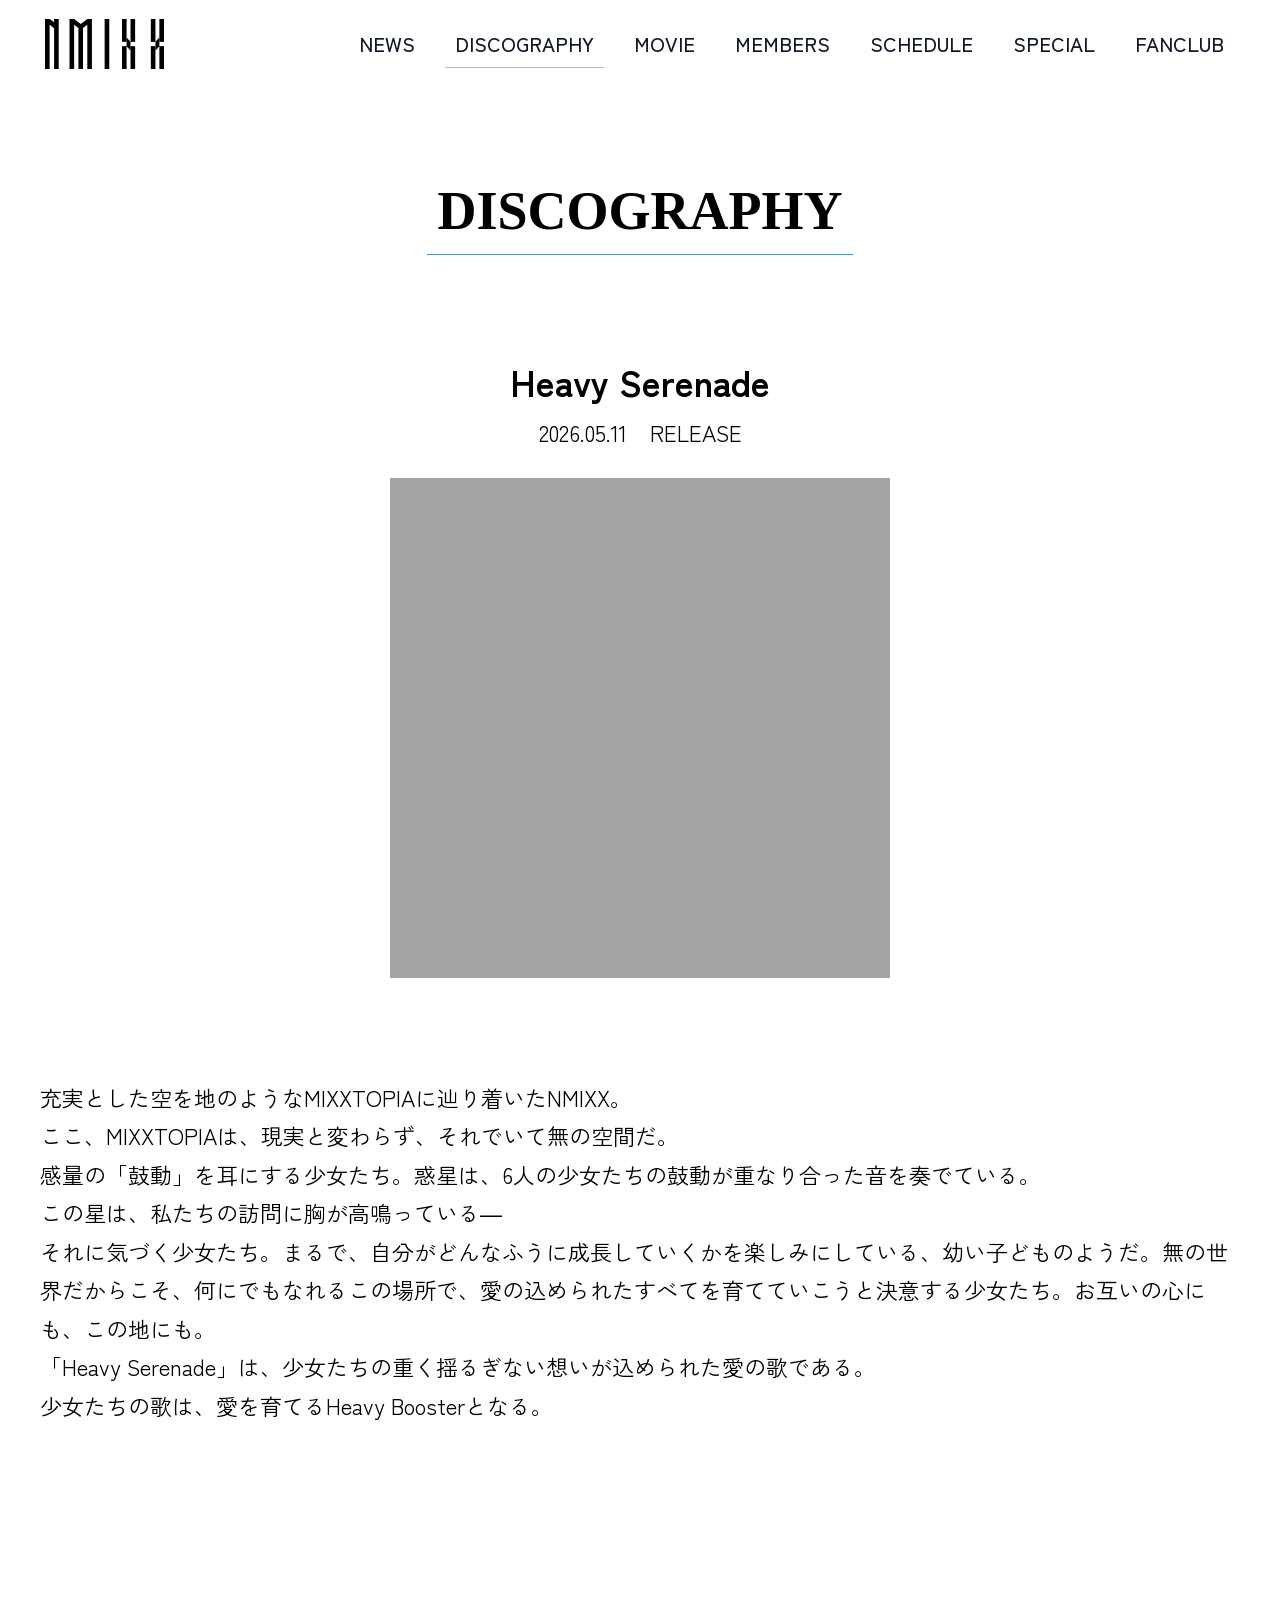
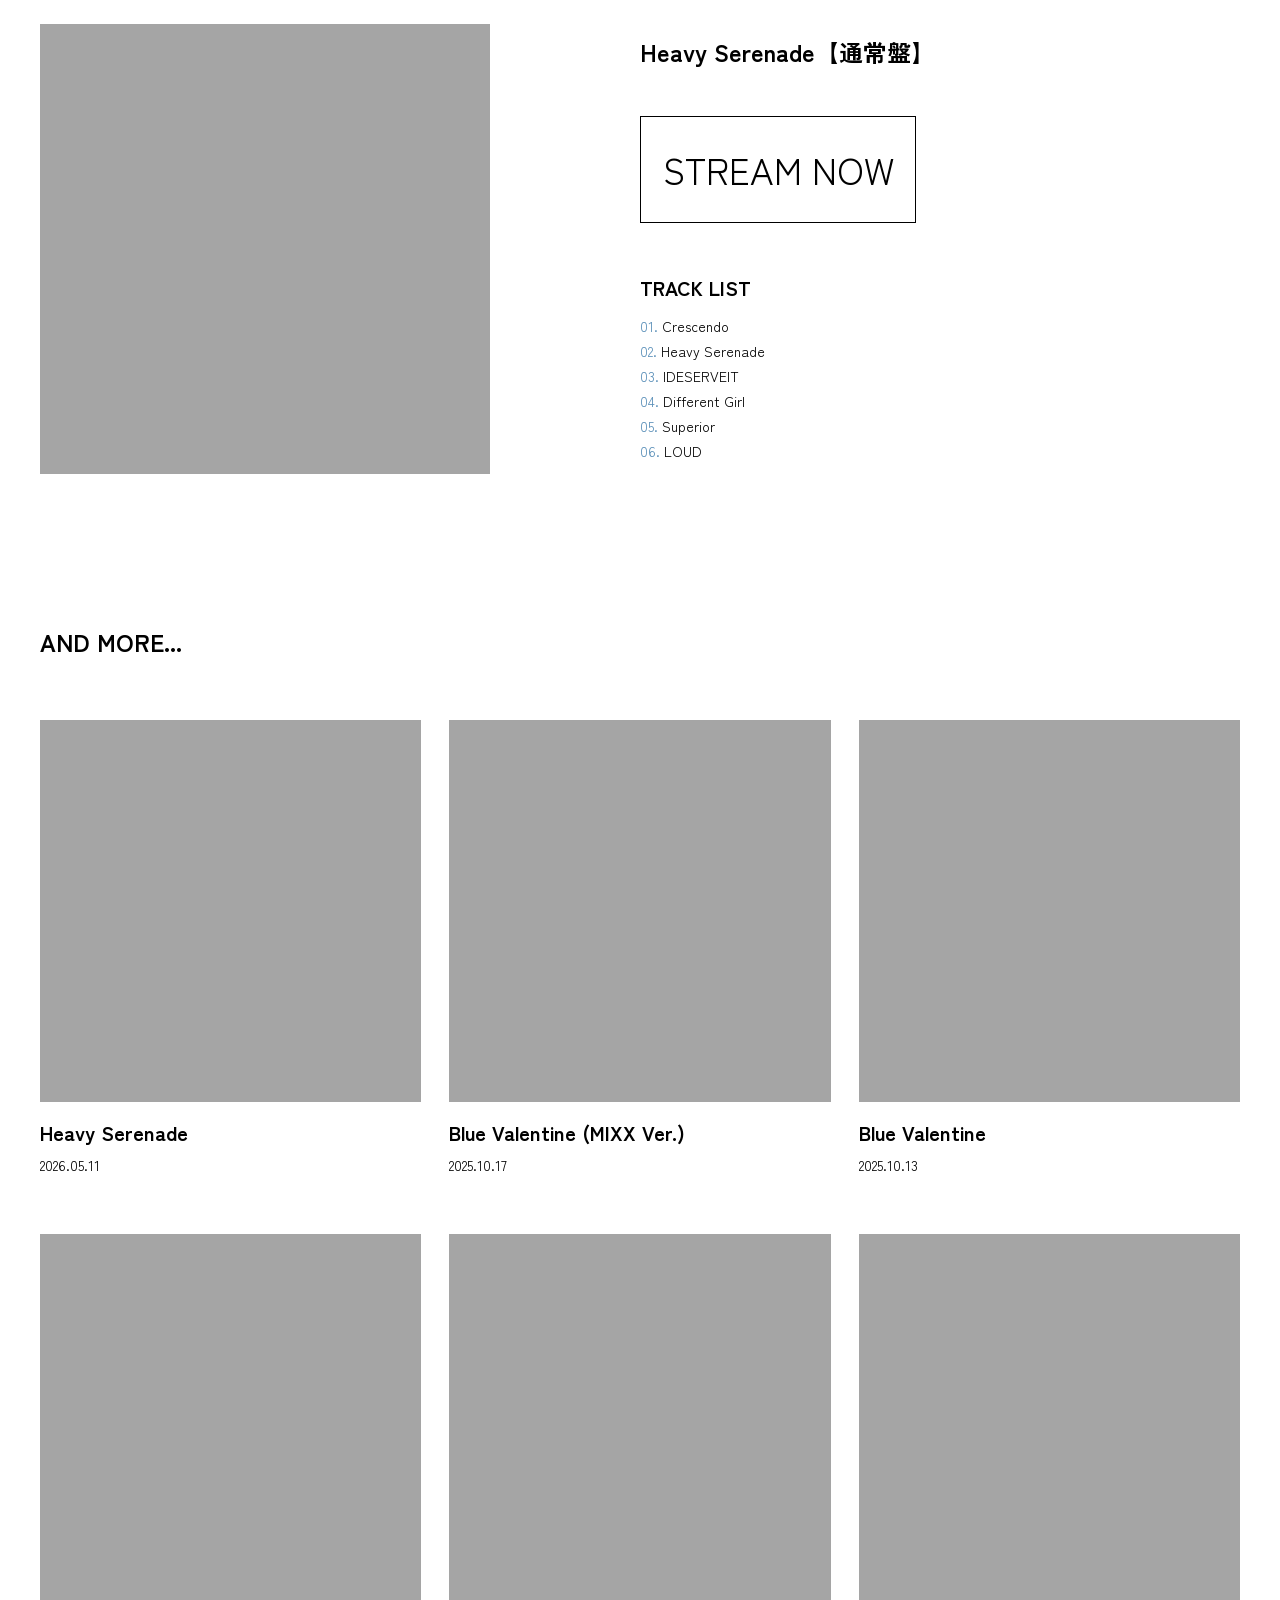
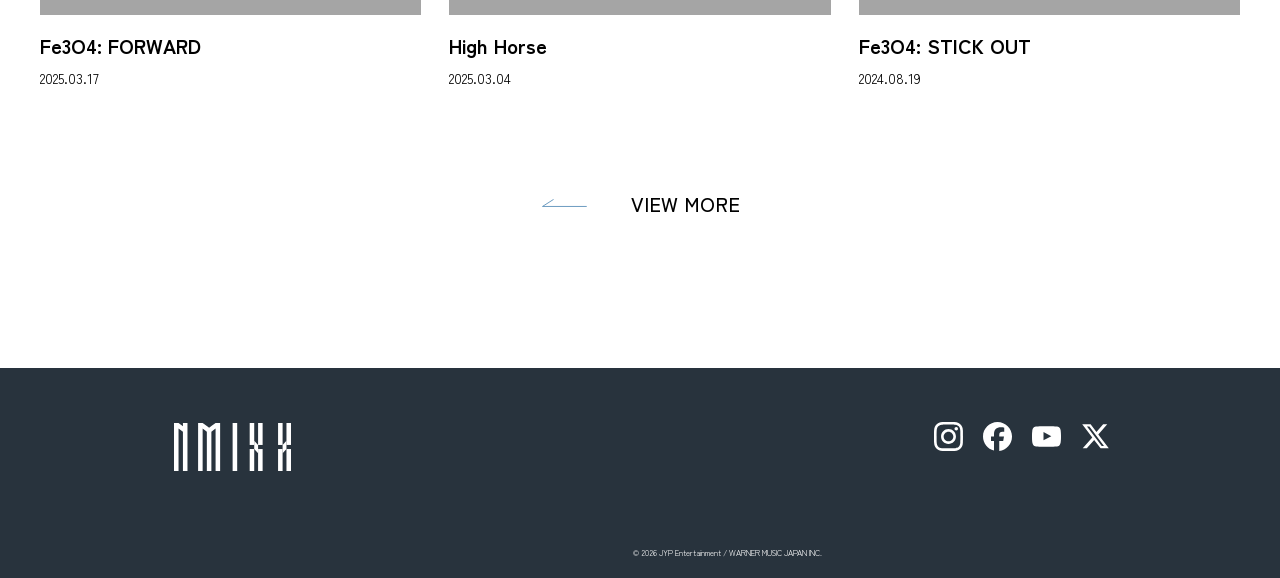
==== discography-detail.html @ 491db3f6 "Initial commit Co-Authored-By: Claude Sonnet 5 <noreply@anthropic.com>" ====
<!DOCTYPE html>
<html lang="ja">

<head>
    <meta charset="UTF-8">
    <meta name="viewport" content="width=device-width, initial-scale=1.0">
    <link rel="preconnect" href="https://fonts.googleapis.com">
    <link rel="preconnect" href="https://fonts.gstatic.com" crossorigin>
    <link
        href="https://fonts.googleapis.com/css2?family=Newsreader:opsz,wght@6..72,500&family=Noto+Sans+JP:wght@400;500;600;700&family=Zen+Kaku+Gothic+New:wght@400;500;700&display=swap"
        rel="stylesheet">
    <link rel="stylesheet" href="./css/style.css">
    <title>Heavy Serenade | NMIXX</title>
</head>

<body>
    <header class="header">
        <div class="header__inner">
            <a class="header__logo" href="./index.html" aria-label="NMIXX HOME">
                <img src="./img/logo.svg" alt="NMIXX">
            </a>
            <nav class="header__nav" aria-label="グローバルナビゲーション">
                <ul class="header__nav-list">
                    <li class="header__nav-item"><a class="header__nav-link" href="./news.html">NEWS</a></li>
                    <li class="header__nav-item"><a class="header__nav-link is-current"
                            href="./discography.html">DISCOGRAPHY</a></li>
                    <li class="header__nav-item"><a class="header__nav-link" href="./movie.html">MOVIE</a></li>
                    <li class="header__nav-item"><a class="header__nav-link" href="./members.html">MEMBERS</a></li>
                    <li class="header__nav-item"><a class="header__nav-link" href="./schedule.html">SCHEDULE</a></li>
                    <li class="header__nav-item"><a class="header__nav-link" href="./special.html">SPECIAL</a></li>
                    <li class="header__nav-item"><a class="header__nav-link" href="#">FANCLUB</a></li>
                </ul>
            </nav>
            <button class="header__hamburger js-hamburger" type="button" aria-label="メニューを開く">
                <span class="header__hamburger-line"></span>
                <span class="header__hamburger-line"></span>
                <span class="header__hamburger-line"></span>
            </button>
        </div>
    </header>

    <div class="drawer js-drawer" aria-hidden="true">
        <div class="drawer__inner">
            <a class="drawer__logo" href="./index.html" aria-label="NMIXX HOME">
                <img src="./img/logo.svg" alt="NMIXX">
            </a>
            <nav class="drawer__nav" aria-label="スマートフォンナビゲーション">
                <ul class="drawer__list">
                    <li class="drawer__item"><a class="drawer__link" href="./news.html">NEWS</a></li>
                    <li class="drawer__item"><a class="drawer__link" href="./discography.html">DISCOGRAPHY</a></li>
                    <li class="drawer__item"><a class="drawer__link" href="./movie.html">MOVIE</a></li>
                    <li class="drawer__item"><a class="drawer__link" href="./members.html">MEMBERS</a></li>
                    <li class="drawer__item"><a class="drawer__link" href="./schedule.html">SCHEDULE</a></li>
                    <li class="drawer__item"><a class="drawer__link" href="./special.html">SPECIAL</a></li>
                    <li class="drawer__item"><a class="drawer__link" href="#">FANCLUB</a></li>
                </ul>
            </nav>
        </div>
    </div>

    <main>
        <article class="discography-detail">
            <div class="discography-detail__inner">
                <div class="discography-detail__heading-wrap">
                    <h1 class="heading">DISCOGRAPHY</h1>
                </div>

                <div class="discography-detail__lead">
                    <h2 class="discography-detail__title">Heavy Serenade</h2>
                    <p class="discography-detail__release"><time
                            datetime="2026-05-11">2026.05.11</time><span>RELEASE</span></p>
                </div>

                <figure class="discography-detail__jacket">
                    <img class="discography-detail__jacket-image" src="./img/discography-dummy-image.jpg" alt="">
                </figure>

                <p class="discography-detail__description">
                    充実とした空を地のようなMIXXTOPIAに辿り着いたNMIXX。<br>
                    ここ、MIXXTOPIAは、現実と変わらず、それでいて無の空間だ。<br>
                    感量の「鼓動」を耳にする少女たち。惑星は、6人の少女たちの鼓動が重なり合った音を奏でている。<br>
                    この星は、私たちの訪問に胸が高鳴っている―<br>
                    それに気づく少女たち。まるで、自分がどんなふうに成長していくかを楽しみにしている、幼い子どものようだ。無の世界だからこそ、何にでもなれるこの場所で、愛の込められたすべてを育てていこうと決意する少女たち。お互いの心にも、この地にも。<br>
                    「Heavy Serenade」は、少女たちの重く揺るぎない想いが込められた愛の歌である。<br>
                    少女たちの歌は、愛を育てるHeavy Boosterとなる。
                </p>

                <section class="discography-detail__product">
                    <h3 class="discography-detail__product-title">Heavy Serenade【通常盤】</h3>
                    <img class="discography-detail__product-image" src="./img/discography-dummy-image.jpg" alt="">
                    <a class="discography-detail__stream" href="#">STREAM NOW</a>
                    <div class="discography-detail__track">
                        <h4 class="discography-detail__track-heading">TRACK LIST</h4>
                        <ol class="discography-detail__track-list">
                            <li>Crescendo</li>
                            <li>Heavy Serenade</li>
                            <li>IDESERVEIT</li>
                            <li>Different Girl</li>
                            <li>Superior</li>
                            <li>LOUD</li>
                        </ol>
                    </div>
                </section>

                <section class="discography-detail__more">
                    <h3 class="discography-detail__more-heading">AND MORE...</h3>
                    <div class="discography-detail__more-list">
                        <ul class="discography__list">
                            <li class="discography__item">
                                <a class="discography__link" href="./discography-detail.html">
                                    <img class="discography__image" src="./img/discography-dummy-image.jpg" alt="">
                                    <span class="discography__title">Heavy Serenade</span>
                                    <time class="discography__date" datetime="2026-05-11">2026.05.11</time>
                                </a>
                            </li>
                            <li class="discography__item">
                                <a class="discography__link" href="./discography-detail.html">
                                    <img class="discography__image" src="./img/discography-dummy-image.jpg" alt="">
                                    <span class="discography__title">Blue Valentine (MIXX Ver.)</span>
                                    <time class="discography__date" datetime="2025-10-17">2025.10.17</time>
                                </a>
                            </li>
                            <li class="discography__item">
                                <a class="discography__link" href="./discography-detail.html">
                                    <img class="discography__image" src="./img/discography-dummy-image.jpg" alt="">
                                    <span class="discography__title">Blue Valentine</span>
                                    <time class="discography__date" datetime="2025-10-13">2025.10.13</time>
                                </a>
                            </li>
                            <li class="discography__item">
                                <a class="discography__link" href="./discography-detail.html">
                                    <img class="discography__image" src="./img/discography-dummy-image.jpg" alt="">
                                    <span class="discography__title">Fe3O4: FORWARD</span>
                                    <time class="discography__date" datetime="2025-03-17">2025.03.17</time>
                                </a>
                            </li>
                            <li class="discography__item">
                                <a class="discography__link" href="./discography-detail.html">
                                    <img class="discography__image" src="./img/discography-dummy-image.jpg" alt="">
                                    <span class="discography__title">High Horse</span>
                                    <time class="discography__date" datetime="2025-03-04">2025.03.04</time>
                                </a>
                            </li>
                            <li class="discography__item">
                                <a class="discography__link" href="./discography-detail.html">
                                    <img class="discography__image" src="./img/discography-dummy-image.jpg" alt="">
                                    <span class="discography__title">Fe3O4: STICK OUT</span>
                                    <time class="discography__date" datetime="2024-08-19">2024.08.19</time>
                                </a>
                            </li>
                        </ul>
                    </div>
                </section>

                <div class="discography-detail__back-wrap">
                    <a class="discography-detail__back" href="./discography.html">VIEW MORE</a>
                </div>
            </div>
        </article>
    </main>

    <footer class="footer">
        <div class="footer__inner">
            <a class="footer__logo" href="./index.html" aria-label="NMIXX HOME">
                <img src="./img/logo-footer.svg" alt="NMIXX">
            </a>
            <ul class="footer__sns-list">
                <li class="footer__sns-item">
                    <a class="footer__sns-link" href="#" aria-label="Instagram"><img src="./img/instagram.svg"
                            alt=""></a>
                </li>
                <li class="footer__sns-item">
                    <a class="footer__sns-link" href="#" aria-label="Facebook"><img src="./img/facebook.svg" alt=""></a>
                </li>
                <li class="footer__sns-item">
                    <a class="footer__sns-link" href="#" aria-label="YouTube"><img src="./img/youtube.svg" alt=""></a>
                </li>
                <li class="footer__sns-item">
                    <a class="footer__sns-link" href="#" aria-label="X"><img src="./img/x.svg" alt=""></a>
                </li>
            </ul>
            <small class="footer__copy">&copy; 2026 JYP Entertainment / WARNER MUSIC JAPAN INC.</small>
        </div>
    </footer>

    <script src="https://code.jquery.com/jquery-3.7.1.min.js"></script>
    <script src="./js/script.js"></script>
    <script src="./js/gsap.js"></script>
</body>

</html>
---- css/style.css ----
@charset "UTF-8";
/*--------------------------
文字に対して、一括でfont-size、line-height、letter-spacing、font-weightを指定する
line-heightがpxの場合
---------------------------*/
/*--------------------------
文字に対して、一括でfont-size、line-height、letter-spacing、font-weightを指定する
line-heightが％の場合
---------------------------*/
/*--------------------------------
    remの換算
--------------------------------*/
/*--------------------------------
    vwにする
--------------------------------*/
/*--------------------------------
    親要素に対する割合
--------------------------------*/
/*--------------------------------
背景のグラデーション
--------------------------------*/
/*--------------------------------
一次関数
画面幅 1440pxの時は、120pxで、そこからどんどん小さくなり、1000pxの時に20pxになるという実装の際に使える関数。
--------------------------------*/
/*--------------------------------
一次関数（最大値、最小値付き）
画面幅 1440pxの時は、120pxで、そこからどんどん小さくなり、1000pxの時に20pxになるという実装の際に使える関数。
--------------------------------*/
/*--------------------------------
擬似要素の背景
--------------------------------*/
/*--------------------------------
三角形
--------------------------------*/
/*--------------------------
  フォント読み込み
---------------------------*/
body {
  font-family: "Zen Kaku Gothic New", sans-serif;
  color: #000;
}

@media screen and (min-width: 768px) {
  .sp {
    display: none;
  }
}

.pc {
  display: none;
}
@media screen and (min-width: 768px) {
  .pc {
    display: block;
  }
}

/*--------------------------------
リキッドの設定
--------------------------------*/
html {
  font-size: 16px;
}
@media (max-width: 750px) {
  html {
    font-size: 2.1333333333vw;
  }
}

*,
*::before,
*::after {
  box-sizing: border-box;
}

/* Remove default padding */
ul,
ol {
  padding: 0;
}

/* Remove default margin */
body,
h1,
h2,
h3,
h4,
p,
ul,
ol,
figure,
blockquote,
dl,
dd {
  margin: 0;
}

/* Set core root defaults */
html {
  scroll-behavior: smooth;
}

/* Set core body defaults */
body {
  min-height: 100vh;
  text-rendering: optimizeSpeed;
  line-height: 1.5;
}

/* Remove list styles on ul, ol elements with a class attribute */
ul,
ol {
  list-style: none;
}

a {
  text-decoration: none;
}

/* A elements that don't have a class get default styles */
a:not([class]) {
  text-decoration-skip-ink: auto;
}

/* Make images easier to work with */
img {
  max-width: 100%;
  display: block;
  width: 100%;
}

/* Natural flow and rhythm in articles by default */
article > * + * {
  margin-top: 1em;
}

/* Inherit fonts for inputs and buttons */
input,
button,
textarea,
select {
  font: inherit;
}

/* Blur images when they have no alt attribute */
img:not([alt]) {
  filter: blur(10px);
}

/* フォームリセット */
input,
button,
select,
textarea {
  -webkit-appearance: none;
  -moz-appearance: none;
  appearance: none;
  background: transparent;
  border: none;
  border-radius: 0;
  font: inherit;
  outline: none;
}

textarea {
  resize: vertical;
}

input[type=checkbox],
input[type=radio] {
  display: none;
}

input[type=submit],
input[type=button],
label,
button,
select {
  cursor: pointer;
}

select::-ms-expand {
  display: none;
}

.inner {
  width: 100%;
  padding-right: 15px;
  padding-left: 15px;
  margin-right: auto;
  margin-left: auto;
  max-width: 500px;
}
@media screen and (min-width: 768px) {
  .inner {
    max-width: 1330px;
    padding-right: 25px;
    padding-left: 25px;
  }
}

.heading {
  position: relative;
  display: inline-block;
  padding: 0.625rem;
  font-family: "Cormorant", serif;
  color: #000;
  font-size: 3.375rem;
  line-height: 1.2037037037;
  letter-spacing: 0em;
  font-weight: 700;
  border-bottom: 1px solid #5A8FB8;
}

.header {
  width: 100%;
}

.header__inner {
  display: flex;
  align-items: center;
  justify-content: space-between;
  width: 100%;
  padding-top: 1.6875rem;
  padding-right: 1.125rem;
  padding-left: 1.125rem;
}

.header__logo {
  display: block;
  width: 3.8125rem;
}

.header__nav {
  display: none;
}

.header__hamburger {
  position: relative;
  z-index: 20;
  display: flex;
  flex-direction: column;
  justify-content: space-between;
  width: 1.75rem;
  height: 1.25rem;
}

.header__hamburger-line {
  display: block;
  width: 100%;
  height: 1px;
  background-color: #5f9ac0;
  transition: transform 0.3s ease, opacity 0.3s ease;
}

.header__hamburger.is-open .header__hamburger-line:nth-child(1) {
  transform: translateY(0.59375rem) rotate(35deg);
}

.header__hamburger.is-open .header__hamburger-line:nth-child(2) {
  opacity: 0;
}

.header__hamburger.is-open .header__hamburger-line:nth-child(3) {
  transform: translateY(-0.59375rem) rotate(-35deg);
}

.drawer {
  position: fixed;
  top: 0;
  left: 0;
  z-index: 10;
  width: 100%;
  height: 100vh;
  overflow-y: auto;
  background-color: #ffffff;
  opacity: 0;
  visibility: hidden;
  transition: opacity 0.3s ease, visibility 0.3s ease;
}

.drawer.is-open {
  opacity: 1;
  visibility: visible;
}

.drawer__inner {
  width: 100%;
  min-height: 100vh;
  padding-top: 3.1875rem;
  padding-right: 1.875rem;
  padding-left: 1.9375rem;
}

.drawer__logo {
  display: block;
  width: 4.5625rem;
}

.drawer__nav {
  width: 12rem;
  margin-top: 7.9375rem;
  margin-left: auto;
  margin-right: auto;
}

.drawer__item + .drawer__item {
  margin-top: 1.75rem;
}

.drawer__link {
  position: relative;
  display: block;
  padding-bottom: 0.6875rem;
  padding-left: 0.9375rem;
  font-family: "Newsreader", "Shippori Mincho", YuMincho, "Yu Mincho", "Noto Serif JP", serif, "Hiragino Kaku Gothic ProN", "ヒラギノ角ゴ ProN W3", "Hiragino Sans", "ヒラギノ角ゴシック", "メイリオ", Meiryo, "ＭＳ Ｐゴシック", "MS PGothic", Arial, Helvetica, sans-serif;
  color: #000;
  font-size: 1.375rem;
  line-height: 1.2272727273;
  letter-spacing: 0em;
  font-weight: 500;
}

.drawer__link::before {
  position: absolute;
  top: 0;
  left: 0;
  width: 1px;
  height: 2.625rem;
  content: "";
  background-color: #8fb8d4;
}

.drawer__link::after {
  position: absolute;
  bottom: 0;
  left: 0;
  width: 100%;
  height: 1px;
  content: "";
  background-color: #8fb8d4;
}

.footer {
  width: 100%;
  background-color: #28333d;
}

.footer__inner {
  display: flex;
  flex-direction: column;
  align-items: center;
  width: 100%;
  padding-top: 1.5625rem;
  padding-bottom: 0.625rem;
}

.footer__logo {
  display: block;
  width: 4.25rem;
}

.footer__sns-list {
  display: flex;
  align-items: center;
  column-gap: 0.875rem;
  margin-top: 1.3125rem;
}

.footer__sns-link {
  display: block;
  width: 1.25rem;
}

.footer__copy {
  margin-top: 1.5625rem;
  color: #ffffff;
  font-size: 0.375rem;
  line-height: 1.5;
  letter-spacing: 0em;
  font-weight: 400;
}

.pagination-arrow {
  display: block;
}

.pagination-arrow-icon {
  display: block;
  width: 3.125rem;
  height: 0.5rem;
}

.pagination-arrow--next .pagination-arrow-icon {
  transform: scaleX(-1);
}

.pagination-current {
  margin-left: 2.625rem;
  margin-right: 2.625rem;
  color: #000;
  font-size: 1.25rem;
  line-height: 1.45;
  letter-spacing: 0em;
  font-weight: 500;
}

@media screen and (min-width: 768px) {
  .header__inner {
    padding-top: 1.1875rem;
    padding-right: 2.875rem;
    padding-left: 2.8125rem;
  }
  .header__logo {
    width: 7.4375rem;
  }
  .footer__inner {
    position: relative;
    align-items: flex-start;
    min-height: 12.125rem;
    max-width: 80rem;
    padding-top: 3.4375rem;
    padding-bottom: 1.1875rem;
    padding-left: 10.875rem;
    margin-right: auto;
    margin-left: auto;
  }
  .footer__logo {
    width: 7.3125rem;
  }
  .footer__sns-list {
    position: absolute;
    top: 3.375rem;
    right: 10.625rem;
    column-gap: 1.25rem;
    margin-top: 0;
  }
  .footer__sns-link {
    width: 1.8125rem;
  }
  .footer__copy {
    align-self: center;
    margin-top: 4.75rem;
    font-size: 0.5rem;
    line-height: 1.5;
    letter-spacing: 0em;
    font-weight: 400;
  }
}
@media screen and (min-width: 1100px) {
  .header__nav {
    display: block;
  }
  .header__nav-list {
    display: flex;
    align-items: center;
    column-gap: 1.25rem;
  }
  .header__nav-link {
    position: relative;
    display: block;
    padding: 0.625rem;
    color: #111827;
    font-size: 1.25rem;
    line-height: 1.45;
    letter-spacing: 0em;
    font-weight: 500;
    transition: 0.3s;
  }
  .header__nav-link::after {
    position: absolute;
    bottom: 0;
    left: 0;
    width: 100%;
    height: 1px;
    content: "";
    background-color: #9bbdd5;
    transform: scaleX(0);
    transform-origin: right;
    transition: transform 0.3s ease;
  }
  .header__nav-link.is-current::after {
    transform: scaleX(1);
  }
  .header__nav-link:hover::after {
    transform: scaleX(1);
    transform-origin: left;
  }
  .header__hamburger {
    display: none;
  }
  .drawer {
    display: none;
  }
}
.top-header {
  position: relative;
  z-index: 5;
}

.top-fv {
  width: 100%;
}

.top-fv__inner {
  position: relative;
  width: 100%;
}

.top-fv__image-wrap {
  position: relative;
  width: 100%;
  margin-top: 0.8125rem;
}

.top-fv__image {
  width: 100%;
  aspect-ratio: 375/269;
  object-fit: cover;
}

.top-fv__dots {
  position: absolute;
  bottom: -1.125rem;
  left: 0.6875rem;
  display: flex;
  column-gap: 0.9375rem;
}

.top-fv__dot {
  width: 0.375rem;
  height: 0.375rem;
  border: 1px solid #000;
  border-radius: 50%;
}

.top-fv__dot.is-current {
  background-color: #000;
}

.top-fv__content {
  padding-top: 2.4375rem;
  padding-left: 0.625rem;
}

.top-fv__logo {
  width: 9.4375rem;
}

.top-fv__site-name {
  margin-top: 0.5rem;
  color: #000;
  font-family: "Zen Kaku Gothic New", sans-serif;
  font-size: 0.75rem;
  line-height: 1.4166666667;
  letter-spacing: 0em;
  font-weight: 700;
}

.top-fv__button {
  display: flex;
  align-items: center;
  justify-content: center;
  width: 11.875rem;
  min-height: 2.75rem;
  margin-top: 0.6875rem;
  border: 1px solid #000;
  color: #000;
  font-family: "Zen Kaku Gothic New", sans-serif;
  font-size: 0.625rem;
  line-height: 1.4;
  letter-spacing: 0em;
  font-weight: 500;
}

.top-fv__button-icon {
  position: relative;
  width: 1.5625rem;
  height: 1.5625rem;
  margin-left: 2.0625rem;
  border: 1px solid #000;
  border-radius: 50%;
}

.top-fv__button-icon::after {
  position: absolute;
  top: 50%;
  left: 50%;
  width: 0;
  height: 0;
  content: "";
  border-top: 0.3125rem solid transparent;
  border-bottom: 0.3125rem solid transparent;
  border-left: 0.5rem solid #000;
  transform: translate(-35%, -50%);
}

.top-fv__scroll {
  position: relative;
  margin-top: 0.6875rem;
  padding-left: 0.75rem;
  color: #000;
  font-family: "Zen Kaku Gothic New", sans-serif;
  font-size: 0.5rem;
  line-height: 1.5;
  letter-spacing: 0em;
  font-weight: 400;
}

.top-fv__scroll::before {
  position: absolute;
  top: 0;
  left: 0;
  width: 1px;
  height: 2rem;
  content: "";
  background-color: #000;
}

.top-fv__bubbles {
  position: absolute;
  right: 0.25rem;
  bottom: -0.0625rem;
  width: 7.0625rem;
}

.top-section {
  width: 100%;
  padding-top: 2.8125rem;
}

.top-section__inner {
  width: 100%;
  padding-right: 0.625rem;
  padding-left: 0.625rem;
  margin-right: auto;
  margin-left: auto;
}

.top-section__head {
  position: relative;
  padding-left: 0.75rem;
}

.top-section__head::before {
  position: absolute;
  top: 0.125rem;
  left: 0;
  width: 1px;
  height: 2.1875rem;
  content: "";
  background-color: #9bbdd5;
}

.top-section__title {
  font-family: "Newsreader", "Shippori Mincho", YuMincho, "Yu Mincho", "Noto Serif JP", serif, "Hiragino Kaku Gothic ProN", "ヒラギノ角ゴ ProN W3", "Hiragino Sans", "ヒラギノ角ゴシック", "メイリオ", Meiryo, "ＭＳ Ｐゴシック", "MS PGothic", Arial, Helvetica, sans-serif;
  color: #000;
  font-size: 1.5rem;
  line-height: 1.2083333333;
  letter-spacing: 0em;
  font-weight: 500;
}

.top-section__link-wrap {
  display: flex;
  justify-content: flex-end;
  margin-top: 1.5rem;
}

.top-section__link {
  position: relative;
  display: inline-block;
  padding-right: 2.9375rem;
  color: #000;
  font-family: "Zen Kaku Gothic New", sans-serif;
  font-size: 0.5625rem;
  line-height: 1.4444444444;
  letter-spacing: 0em;
  font-weight: 400;
}

.top-section__link::before {
  position: absolute;
  top: 50%;
  right: 0;
  width: 2.25rem;
  height: 1px;
  content: "";
  background-color: #8fb8d4;
}

.top-section__link::after {
  position: absolute;
  top: 50%;
  right: 0;
  width: 0.5rem;
  height: 0.5rem;
  content: "";
  border-top: 1px solid #8fb8d4;
  border-right: 1px solid #8fb8d4;
  transform: translateY(-50%) rotate(45deg);
}

.top-discography__content {
  display: grid;
  grid-template-columns: 9.375rem 1fr;
  column-gap: 1.5rem;
  margin-top: 1.625rem;
}

.top-discography__image {
  aspect-ratio: 1/1;
  object-fit: cover;
}

.top-discography__body {
  padding-top: 0.125rem;
}

.top-discography__type {
  color: #000;
  font-family: "Zen Kaku Gothic New", sans-serif;
  font-size: 0.5rem;
  line-height: 1.5;
  letter-spacing: 0em;
  font-weight: 400;
}

.top-discography__title {
  margin-top: 0.5625rem;
  color: #000;
  font-family: "Cormorant", serif;
  font-size: 1.875rem;
  line-height: 1.1333333333;
  letter-spacing: 0em;
  font-weight: 600;
}

.top-discography__date {
  margin-top: 0.5rem;
  color: #000;
  font-family: "Zen Kaku Gothic New", sans-serif;
  font-size: 0.5625rem;
  line-height: 1.4444444444;
  letter-spacing: 0em;
  font-weight: 400;
}

.top-discography__button {
  display: flex;
  align-items: center;
  justify-content: center;
  width: 7.9375rem;
  min-height: 2.625rem;
  margin-top: 1rem;
  border: 1px solid #000;
  color: #000;
  font-family: "Zen Kaku Gothic New", sans-serif;
  font-size: 0.625rem;
  line-height: 1.4;
  letter-spacing: 0em;
  font-weight: 400;
}

.top-movie {
  margin-top: 1.75rem;
  border-top: 1px solid #cfcfcf;
}

.top-movie__content {
  position: relative;
  margin-top: 1.5625rem;
}

.top-movie__main-image {
  aspect-ratio: 355/177;
  object-fit: cover;
}

.top-movie__list {
  display: grid;
  grid-template-columns: repeat(2, minmax(0, 1fr));
  column-gap: 0.625rem;
  margin-top: 1.3125rem;
}

.top-movie__item:nth-child(n+3) {
  display: none;
}

.top-movie__thumb {
  aspect-ratio: 173/82;
  object-fit: cover;
}

.top-movie__text {
  display: none;
}

.top-movie__sp-controls {
  display: flex;
  align-items: center;
  justify-content: center;
  column-gap: 0.8125rem;
  margin-top: 1.3125rem;
}

.top-movie__sp-arrow {
  position: absolute;
  width: 0.75rem;
  height: 0.75rem;
  border-top: 1px solid #dedede;
}

.top-movie__sp-arrow--prev {
  left: 0.5rem;
  border-left: 1px solid #dedede;
  transform: rotate(-45deg);
}

.top-movie__sp-arrow--next {
  right: 0.5rem;
  border-right: 1px solid #dedede;
  transform: rotate(45deg);
}

.top-movie__sp-dot {
  width: 0.375rem;
  height: 0.375rem;
  border: 1px solid #9bbdd5;
  border-radius: 50%;
}

.top-movie__sp-dot.is-current {
  background-color: #5f98bf;
}

.top-members {
  margin-top: 1.6875rem;
  border-top: 1px solid #cfcfcf;
}

.top-members__list {
  display: grid;
  grid-template-columns: repeat(2, 6.75rem);
  justify-content: center;
  column-gap: 1.5rem;
  row-gap: 1.25rem;
  margin-top: 1.75rem;
}

.top-members__image {
  aspect-ratio: 1/1;
  object-fit: cover;
}

.top-members__name {
  display: block;
  margin-top: 0.25rem;
  color: #000;
  font-family: "Newsreader", "Shippori Mincho", YuMincho, "Yu Mincho", "Noto Serif JP", serif, "Hiragino Kaku Gothic ProN", "ヒラギノ角ゴ ProN W3", "Hiragino Sans", "ヒラギノ角ゴシック", "メイリオ", Meiryo, "ＭＳ Ｐゴシック", "MS PGothic", Arial, Helvetica, sans-serif;
  font-size: 0.5rem;
  line-height: 1.375;
  letter-spacing: 0em;
  font-weight: 500;
}

.top-news {
  margin-top: 1.9375rem;
  border-top: 1px solid #cfcfcf;
}

.top-news__list {
  margin-top: 1.6875rem;
}

.top-news__item + .top-news__item {
  margin-top: 1.5rem;
}

.top-news__link {
  display: grid;
  grid-template-columns: 10.25rem 1fr;
  column-gap: 1.0625rem;
  color: #000;
}

.top-news__image {
  aspect-ratio: 164/54;
  object-fit: cover;
}

.top-news__meta {
  display: flex;
  align-items: center;
}

.top-news__date {
  color: #000;
  font-family: "Zen Kaku Gothic New", sans-serif;
  font-size: 0.4375rem;
  line-height: 1.4285714286;
  letter-spacing: 0em;
  font-weight: 400;
}

.top-news__label {
  display: flex;
  align-items: center;
  justify-content: center;
  min-width: 2.5rem;
  min-height: 0.75rem;
  margin-left: 0.3125rem;
  border: 1px solid #94b9d1;
  color: #6da4c8;
  font-family: "Zen Kaku Gothic New", sans-serif;
  font-size: 0.4375rem;
  line-height: 1.2857142857;
  letter-spacing: 0em;
  font-weight: 400;
}

.top-news__new {
  margin-left: 0.3125rem;
  color: #4f609f;
  font-family: "Zen Kaku Gothic New", sans-serif;
  font-size: 0.4375rem;
  line-height: 1.4285714286;
  letter-spacing: 0em;
  font-weight: 400;
}

.top-news__title {
  display: block;
  margin-top: 0.1875rem;
  color: #000;
  font-family: "Zen Kaku Gothic New", sans-serif;
  font-size: 0.625rem;
  line-height: 1.5;
  letter-spacing: 0em;
  font-weight: 700;
}

.top-schedule {
  margin-top: 1.8125rem;
  border-top: 1px solid #cfcfcf;
}

.top-schedule__list {
  margin-top: 2rem;
}

.top-schedule__item {
  display: grid;
  grid-template-columns: 4.3125rem 2.375rem 1fr;
  align-items: start;
  padding-top: 0.8125rem;
  padding-bottom: 0.75rem;
  border-bottom: 1px solid #d0d0d0;
  color: #000;
  font-family: "Zen Kaku Gothic New", sans-serif;
}

.top-schedule__date {
  font-size: 0.5625rem;
  line-height: 1.4444444444;
  letter-spacing: 0em;
  font-weight: 400;
}

.top-schedule__day {
  font-size: 0.5625rem;
  line-height: 1.4444444444;
  letter-spacing: 0em;
  font-weight: 400;
}

.top-schedule__title {
  font-size: 0.625rem;
  line-height: 1.4;
  letter-spacing: 0em;
  font-weight: 700;
}

.top-schedule__place {
  grid-column: 3/4;
  margin-top: 0.25rem;
  color: #4e4e4e;
  font-size: 0.5625rem;
  line-height: 1.4444444444;
  letter-spacing: 0em;
  font-weight: 400;
}

@media screen and (min-width: 768px) {
  .top-header {
    position: absolute;
    top: 0;
    left: 0;
    width: 100%;
  }
  .top-fv__inner {
    display: grid;
    grid-template-columns: 21rem minmax(0, 54.125rem);
    column-gap: 2.1875rem;
    max-width: 80rem;
    padding-top: 3.75rem;
    padding-right: 3.3125rem;
    padding-left: 1.9375rem;
    margin-right: auto;
    margin-left: auto;
  }
  .top-fv__image-wrap {
    grid-column: 2/3;
    margin-top: 0;
  }
  .top-fv__image {
    aspect-ratio: 866/616;
  }
  .top-fv__dots {
    bottom: -1.5625rem;
    left: 0.375rem;
    column-gap: 1.25rem;
  }
  .top-fv__dot {
    width: 0.4375rem;
    height: 0.4375rem;
  }
  .top-fv__content {
    grid-column: 1/2;
    grid-row: 1/2;
    align-self: end;
    padding-top: 0;
    padding-left: 0;
    padding-bottom: 2.5rem;
  }
  .top-fv__logo {
    width: 16.1875rem;
  }
  .top-fv__site-name {
    margin-top: 0.9375rem;
    font-size: 1.125rem;
    line-height: 1.4444444444;
    letter-spacing: 0em;
    font-weight: 700;
  }
  .top-fv__button {
    width: 10.5625rem;
    min-height: 2.9375rem;
    margin-top: 1.125rem;
    font-size: 0.625rem;
    line-height: 1.4;
    letter-spacing: 0em;
    font-weight: 500;
  }
  .top-fv__button-icon {
    width: 1.5625rem;
    height: 1.5625rem;
    margin-left: 1.8125rem;
  }
  .top-fv__scroll {
    margin-top: 1.5rem;
    padding-left: 0.8125rem;
  }
  .top-fv__bubbles {
    right: 1.75rem;
    bottom: -2.125rem;
    width: 11.5625rem;
  }
  .top-section {
    padding-top: 5.375rem;
  }
  .top-section__inner {
    max-width: 60.375rem;
    padding-right: 1.875rem;
    padding-left: 1.875rem;
  }
  .top-section__head {
    padding-left: 2rem;
  }
  .top-section__head::before {
    top: 0.1875rem;
    height: 2.375rem;
  }
  .top-section__title {
    font-size: 2.125rem;
    line-height: 1.2058823529;
    letter-spacing: 0em;
    font-weight: 500;
  }
  .top-section__link-wrap {
    margin-top: 2.25rem;
  }
  .top-section__link {
    padding-right: 3.9375rem;
    font-size: 0.625rem;
    line-height: 1.4;
    letter-spacing: 0em;
    font-weight: 400;
  }
  .top-section__link::before {
    width: 3.0625rem;
  }
  .top-discography__content {
    grid-template-columns: 16.875rem 1fr;
    column-gap: 4.75rem;
    max-width: 40rem;
    margin-top: 1.5rem;
    margin-left: 2.0625rem;
  }
  .top-discography__body {
    padding-top: 0.375rem;
  }
  .top-discography__type {
    font-size: 0.625rem;
    line-height: 1.5;
    letter-spacing: 0em;
    font-weight: 400;
  }
  .top-discography__title {
    margin-top: 0.875rem;
    font-size: 3rem;
    line-height: 1.125;
    letter-spacing: 0em;
    font-weight: 600;
  }
  .top-discography__date {
    margin-top: 0.875rem;
    font-size: 0.75rem;
    line-height: 1.5;
    letter-spacing: 0em;
    font-weight: 400;
  }
  .top-discography__button {
    width: 11.875rem;
    min-height: 3.25rem;
    margin-top: 1.6875rem;
  }
  .top-movie {
    margin-top: 0.875rem;
  }
  .top-movie__content {
    display: grid;
    grid-template-columns: 37.5rem 15.875rem;
    column-gap: 1.625rem;
    margin-top: 1.75rem;
    margin-left: 2.0625rem;
  }
  .top-movie__main-image {
    aspect-ratio: 600/305;
  }
  .top-movie__list {
    display: block;
    margin-top: 0;
  }
  .top-movie__item:nth-child(n+3) {
    display: block;
  }
  .top-movie__item + .top-movie__item {
    margin-top: 1.25rem;
  }
  .top-movie__link {
    display: grid;
    grid-template-columns: 7rem 1fr;
    column-gap: 1.125rem;
    align-items: center;
    color: #000;
  }
  .top-movie__thumb {
    aspect-ratio: 112/61;
  }
  .top-movie__text {
    display: block;
    font-family: "Zen Kaku Gothic New", sans-serif;
  }
  .top-movie__label {
    display: block;
    font-size: 0.625rem;
    line-height: 1.4;
    letter-spacing: 0em;
    font-weight: 700;
  }
  .top-movie__song {
    display: block;
    margin-top: 0.1875rem;
    font-size: 0.5625rem;
    line-height: 1.4444444444;
    letter-spacing: 0em;
    font-weight: 400;
  }
  .top-movie__sp-controls {
    display: none;
  }
  .top-members {
    margin-top: 1.0625rem;
  }
  .top-members__list {
    grid-template-columns: repeat(6, minmax(0, 1fr));
    column-gap: 1.25rem;
    row-gap: 0;
    margin-top: 1.625rem;
    margin-left: 2.0625rem;
  }
  .top-members__name {
    margin-top: 0.4375rem;
    font-size: 0.8125rem;
    line-height: 1.2307692308;
    letter-spacing: 0em;
    font-weight: 500;
  }
  .top-news {
    margin-top: 1rem;
  }
  .top-news__list {
    display: grid;
    grid-template-columns: repeat(3, minmax(0, 1fr));
    column-gap: 1.1875rem;
    margin-top: 1.8125rem;
    margin-left: 2.0625rem;
  }
  .top-news__item + .top-news__item {
    margin-top: 0;
  }
  .top-news__link {
    display: block;
  }
  .top-news__image {
    width: 100%;
    aspect-ratio: 292/97;
  }
  .top-news__body {
    display: block;
    margin-top: 0.875rem;
  }
  .top-news__date {
    font-size: 0.625rem;
    line-height: 1.5;
    letter-spacing: 0em;
    font-weight: 400;
  }
  .top-news__label {
    min-width: 3.0625rem;
    min-height: 0.875rem;
    margin-left: 0.4375rem;
    font-size: 0.5rem;
    line-height: 1.25;
    letter-spacing: 0em;
    font-weight: 400;
  }
  .top-news__new {
    margin-left: 0.4375rem;
    font-size: 0.5rem;
    line-height: 1.25;
    letter-spacing: 0em;
    font-weight: 400;
  }
  .top-news__title {
    margin-top: 0.5rem;
    font-size: 0.8125rem;
    line-height: 1.5384615385;
    letter-spacing: 0em;
    font-weight: 700;
  }
  .top-schedule {
    margin-top: 1.125rem;
    padding-bottom: 5.25rem;
  }
  .top-schedule__list {
    margin-top: 1.875rem;
    margin-left: 2.0625rem;
  }
  .top-schedule__item {
    grid-template-columns: 6.375rem 4.5625rem 1fr 13.125rem;
    align-items: center;
    padding-top: 1.0625rem;
    padding-bottom: 1.0625rem;
  }
  .top-schedule__date {
    font-size: 0.75rem;
    line-height: 1.5;
    letter-spacing: 0em;
    font-weight: 400;
  }
  .top-schedule__day {
    font-size: 0.75rem;
    line-height: 1.5;
    letter-spacing: 0em;
    font-weight: 400;
  }
  .top-schedule__title {
    font-size: 0.875rem;
    line-height: 1.4285714286;
    letter-spacing: 0em;
    font-weight: 700;
  }
  .top-schedule__place {
    grid-column: 4/5;
    margin-top: 0;
    font-size: 0.75rem;
    line-height: 1.5;
    letter-spacing: 0em;
    font-weight: 400;
  }
}
.list-page {
  width: 100%;
  padding: 6.25rem 0rem;
}

.list-page__inner {
  width: 100%;
  padding-right: 1.875rem;
  padding-left: 1.875rem;
  margin-right: auto;
  margin-left: auto;
}

.list-page__heading-wrap {
  text-align: center;
}

.list-page__category-list {
  display: grid;
  grid-template-columns: repeat(4, 1fr);
  gap: 0.875rem;
  width: 100%;
  margin-top: 6.25rem;
}

.list-page__category-link {
  display: flex;
  align-items: center;
  justify-content: center;
  padding: 1.03125rem 0.625rem;
  border: 1px solid #000;
  color: #000;
  font-size: 1.25rem;
  line-height: 1.45;
  letter-spacing: 0em;
  font-weight: 400;
  transition: border-color 0.3s ease, background-color 0.3s ease, color 0.3s ease;
}

.list-page__category-link.is-current,
.list-page__category-link:hover {
  border-color: #5A8FB8;
  background-color: #5A8FB8;
  color: #ffffff;
}

.list-page__list {
  margin-top: 3.125rem;
}

.list-page__item {
  border-bottom: 1px solid rgba(17, 24, 39, 0.5);
}

.list-page__item-link {
  position: relative;
  display: block;
  padding-top: 1.875rem;
  padding-right: 1.25rem;
  padding-bottom: 1.875rem;
  color: #000;
  transition: opacity 0.3s ease;
}

.list-page__item-link:hover {
  opacity: 0.7;
}

.list-page__item-link::after {
  position: absolute;
  top: 50%;
  right: 0.1875rem;
  width: 0.875rem;
  height: 0.875rem;
  content: "";
  border-top: 1px solid #5A8FB8;
  border-right: 1px solid #5A8FB8;
  transform: translateY(-50%) rotate(45deg);
  transition: transform 0.3s ease;
}

.list-page__item-link:hover::after {
  transform: translateY(-50%) translateX(0.375rem) rotate(45deg);
}

.list-page__item-link--schedule::after {
  content: none;
}

.list-page__meta {
  display: flex;
  flex-wrap: wrap;
  align-items: center;
  gap: 0.9375rem;
}

.list-page__date {
  color: #4e4e4e;
  font-size: 1.125rem;
  line-height: 0.7222222222;
  letter-spacing: 0em;
  font-weight: 400;
}

.list-page__time {
  color: #4e4e4e;
  font-size: 1.125rem;
  line-height: 0.7222222222;
  letter-spacing: 0em;
  font-weight: 400;
}

.list-page__location {
  display: flex;
  align-items: center;
  color: #4e4e4e;
  font-size: 1.125rem;
  line-height: 0.7222222222;
  letter-spacing: 0em;
  font-weight: 400;
}

.list-page__location-icon {
  width: 1.25rem;
  height: 1.25rem;
}

.list-page__label {
  display: flex;
  align-items: center;
  justify-content: center;
  min-width: 7.8125rem;
  min-height: 1.8125rem;
  border: 1px solid #5A8FB8;
  color: #5A8FB8;
  font-size: 1.125rem;
  line-height: 1;
  letter-spacing: 0em;
  font-weight: 400;
}

.list-page__new {
  color: #7A79B8;
  font-size: 1.125rem;
  line-height: 1;
  letter-spacing: 0em;
  font-weight: 700;
}

.list-page__title {
  margin-top: 0.9375rem;
  color: #000;
  font-size: 1.5rem;
  line-height: 1.4583333333;
  letter-spacing: 0em;
  font-weight: 500;
}

.list-page__title--schedule {
  position: relative;
  margin-top: 0;
}

.list-page__title--schedule::after {
  position: absolute;
  top: 50%;
  right: -1.0625rem;
  width: 0.875rem;
  height: 0.875rem;
  content: "";
  border-top: 1px solid #5A8FB8;
  border-right: 1px solid #5A8FB8;
  transform: translateY(-50%) rotate(45deg);
  transition: transform 0.3s ease;
}

.list-page__item-link:hover .list-page__title--schedule::after {
  transform: translateY(-50%) translateX(0.375rem) rotate(45deg);
}

.list-page__meta--schedule {
  margin-top: 0.9375rem;
}

.list-page__pagination {
  display: flex;
  align-items: center;
  justify-content: center;
  margin-top: 9.375rem;
}

.news-detail {
  width: 100%;
  padding-top: 6.3125rem;
  padding-bottom: 4.125rem;
}

.news-detail__inner {
  width: 100%;
  padding-right: 1.25rem;
  padding-left: 1.25rem;
  margin-right: auto;
  margin-left: auto;
}

.news-detail__body {
  margin-top: 4.1875rem;
}

.news-detail__header {
  padding-bottom: 1.125rem;
  border-bottom: 1px solid #9d9d9d;
}

.news-detail__title {
  margin-top: 0.8125rem;
  color: #000;
  font-size: 0.9375rem;
  line-height: 1.6;
  letter-spacing: 0em;
  font-weight: 600;
}

.news-detail__content {
  margin-top: 1.4375rem;
  color: #000;
  font-size: 0.875rem;
  line-height: 2;
  letter-spacing: 0em;
  font-weight: 400;
}

.news-detail__content p + p {
  margin-top: 1.8125rem;
}

.news-detail__image {
  width: 100%;
  aspect-ratio: 453/250;
  margin-top: 2.6875rem;
  object-fit: cover;
}

.news-detail__section {
  margin-top: 2.5rem;
}

.news-detail__section-title {
  color: #000;
  font-size: 0.875rem;
  line-height: 2;
  letter-spacing: 0em;
  font-weight: 600;
}

.news-detail__text-link {
  color: #000;
  overflow-wrap: anywhere;
}

.news-detail__section--notes {
  margin-top: 1.8125rem;
}

.news-detail__note-list {
  margin-top: 0.125rem;
}

.news-detail__note-item {
  padding-left: 1em;
  text-indent: -1em;
}

.news-detail__note-item::before {
  content: "・";
}

.news-detail__back-wrap {
  display: flex;
  justify-content: center;
  margin-top: 6.5625rem;
}

.news-detail__back {
  position: relative;
  display: inline-block;
  padding-left: 3.75rem;
  color: #000;
  font-size: 0.75rem;
  line-height: 1.5;
  letter-spacing: 0em;
  font-weight: 600;
}

.news-detail__back::before {
  position: absolute;
  top: 50%;
  left: 0;
  width: 2.1875rem;
  height: 1px;
  content: "";
  background-color: #8fb8d4;
}

.news-detail__back::after {
  position: absolute;
  top: 50%;
  left: 0;
  width: 0.5rem;
  height: 0.5rem;
  content: "";
  border-top: 1px solid #8fb8d4;
  border-left: 1px solid #8fb8d4;
  transform: translateY(-50%) rotate(-45deg);
}

@media screen and (min-width: 768px) {
  .list-page {
    padding-bottom: 9.375rem;
  }
  .list-page__inner {
    max-width: 78.125rem;
    padding-right: 1.5625rem;
    padding-left: 1.5625rem;
  }
  .list-page__category-link {
    min-height: 3.75rem;
  }
  .list-page__item-link::after {
    right: 0.125rem;
    width: 0.9375rem;
    height: 0.9375rem;
  }
  .list-page__title--schedule::after {
    right: -1.125rem;
    width: 0.9375rem;
    height: 0.9375rem;
  }
  .list-page__pagination {
    margin-top: 9.4375rem;
  }
  .news-detail {
    padding-top: 6.1875rem;
    padding-bottom: 9.75rem;
  }
  .news-detail__inner {
    max-width: 55.375rem;
    padding-right: 1.875rem;
    padding-left: 1.875rem;
  }
  .news-detail__body {
    margin-top: 5.4375rem;
  }
  .news-detail__header {
    padding-bottom: 1.375rem;
  }
  .news-detail__title {
    margin-top: 1rem;
    font-size: 1rem;
    line-height: 1.625;
    letter-spacing: 0em;
    font-weight: 600;
  }
  .news-detail__content {
    margin-top: 1.4375rem;
    font-size: 1rem;
    line-height: 2;
    letter-spacing: 0em;
    font-weight: 400;
  }
  .news-detail__content p + p {
    margin-top: 1.6875rem;
  }
  .news-detail__image {
    max-width: 43.125rem;
    aspect-ratio: 690/378;
    margin-top: 2.625rem;
  }
  .news-detail__section {
    margin-top: 2.1875rem;
  }
  .news-detail__section-title {
    font-size: 1rem;
    line-height: 2;
    letter-spacing: 0em;
    font-weight: 600;
  }
  .news-detail__section--notes {
    margin-top: 1.75rem;
  }
  .news-detail__back-wrap {
    margin-top: 6.875rem;
  }
  .news-detail__back {
    padding-left: 3.875rem;
    font-size: 0.875rem;
    line-height: 1.4285714286;
    letter-spacing: 0em;
    font-weight: 600;
  }
  .news-detail__back::before {
    width: 2.25rem;
  }
}
.profile {
  width: 100%;
  padding-top: 6.25rem;
  padding-bottom: 9.375rem;
}

.profile__inner {
  width: 100%;
  padding-right: 3.75rem;
  padding-left: 3.75rem;
  margin-right: auto;
  margin-left: auto;
}

.profile__heading-wrap {
  text-align: center;
}

.profile__list {
  display: grid;
  grid-template-columns: repeat(2, minmax(0, 1fr));
  column-gap: 1.875rem;
  row-gap: 3.125rem;
  margin-top: 6.25rem;
}

.profile__figure {
  width: 100%;
}

.profile__image {
  aspect-ratio: 1/1;
  object-fit: cover;
}

.profile__caption {
  display: block;
  margin-top: 0.625rem;
}

.profile__name {
  display: block;
  font-family: "Cormorant", serif;
  color: #000;
  font-size: 2.25rem;
  line-height: 1.2222222222;
  letter-spacing: 0em;
  font-weight: 700;
}

.profile__birthday {
  display: block;
  color: #5A8FB8;
  font-size: 1.5rem;
  line-height: 1.4583333333;
  letter-spacing: 0em;
  font-weight: 400;
}

@media screen and (min-width: 768px) {
  .profile {
    padding-top: 8rem;
    padding-bottom: 7.875rem;
  }
  .profile__inner {
    max-width: 78.125rem;
    padding-right: 1.5625rem;
    padding-left: 1.5625rem;
  }
  .profile__list {
    grid-template-columns: repeat(3, minmax(0, 1fr));
    row-gap: 3.75rem;
  }
  .profile__name {
    font-size: 2rem;
    line-height: 1.21875;
    letter-spacing: 0em;
    font-weight: 500;
  }
}
.movie {
  width: 100%;
  padding-top: 3.5rem;
  padding-bottom: 3.25rem;
}

.movie__inner {
  width: 100%;
  padding-right: 0.625rem;
  padding-left: 0.625rem;
  margin-right: auto;
  margin-left: auto;
}

.movie__heading-wrap {
  text-align: center;
}

.movie__list {
  margin-top: 2.625rem;
}

.movie__item + .movie__item {
  margin-top: 1.625rem;
}

.movie__thumb {
  display: block;
  width: 100%;
  aspect-ratio: 254/126;
  object-fit: cover;
}

.movie__title {
  margin-top: 0.4375rem;
  color: #000;
  font-size: 0.5625rem;
  line-height: 1.5555555556;
  letter-spacing: 0em;
  font-weight: 600;
}

.movie__pagination {
  display: flex;
  align-items: center;
  justify-content: center;
  margin-top: 3.875rem;
}

@media screen and (min-width: 768px) {
  .movie {
    padding-top: 7.75rem;
    padding-bottom: 9.375rem;
  }
  .movie__inner {
    max-width: 53.875rem;
    padding-right: 1.875rem;
    padding-left: 1.875rem;
  }
  .movie__list {
    display: grid;
    grid-template-columns: repeat(2, minmax(0, 1fr));
    column-gap: 1.6875rem;
    row-gap: 2.75rem;
    margin-top: 4.5rem;
  }
  .movie__item + .movie__item {
    margin-top: 0;
  }
  .movie__thumb {
    aspect-ratio: 390/194;
  }
  .movie__title {
    margin-top: 0.875rem;
    font-size: 1rem;
    line-height: 1.375;
    letter-spacing: 0em;
    font-weight: 600;
  }
  .movie__pagination {
    margin-top: 6.5625rem;
  }
}
.discography {
  width: 100%;
  padding-top: 6.25rem;
  padding-bottom: 6.25rem;
}

.discography__inner {
  width: 100%;
  padding-right: 3.4375rem;
  padding-left: 3.4375rem;
  margin-right: auto;
  margin-left: auto;
}

.discography__heading-wrap {
  text-align: center;
}

.discography__list {
  display: grid;
  grid-template-columns: repeat(2, minmax(0, 1fr));
  column-gap: 1.875rem;
  row-gap: 4.0625rem;
  margin-top: 6.25rem;
}

.discography__link {
  display: block;
  color: #000;
}

.discography__image {
  aspect-ratio: 1/1;
  object-fit: cover;
}

.discography__title {
  display: block;
  margin-top: 0.625rem;
  color: #000;
  font-size: 1.5rem;
  line-height: 1.4583333333;
  letter-spacing: 0em;
  font-weight: 500;
}

.discography__date {
  display: block;
  margin-top: 0.625rem;
  color: #000;
  font-size: 1.25rem;
  line-height: 1.45;
  letter-spacing: 0em;
  font-weight: 400;
}

.discography__pagination {
  display: flex;
  align-items: center;
  justify-content: center;
  margin-top: 8.4375rem;
}

.discography-detail {
  width: 100%;
  padding-top: 6.25rem;
  padding-bottom: 6.25rem;
}

.discography-detail__inner {
  width: 100%;
  padding-right: 1.875rem;
  padding-left: 1.875rem;
  margin-right: auto;
  margin-left: auto;
}

.discography-detail__heading-wrap {
  text-align: center;
}

.discography-detail__lead {
  margin-top: 6.25rem;
  text-align: center;
}

.discography-detail__title {
  color: #000;
  font-size: 2.25rem;
  line-height: 1.4444444444;
  letter-spacing: 0em;
  font-weight: 700;
}

.discography-detail__release {
  display: flex;
  justify-content: center;
  column-gap: 1.0625rem;
  margin-top: 0.9375rem;
  color: #000;
  font-size: 1.5rem;
  line-height: 1.4583333333;
  letter-spacing: 0em;
  font-weight: 400;
}

.discography-detail__jacket {
  width: 28.125rem;
  margin-top: 1.875rem;
  margin-right: auto;
  margin-left: auto;
}

.discography-detail__jacket-image {
  aspect-ratio: 1/1;
  object-fit: cover;
}

.discography-detail__description {
  margin-top: 3.75rem;
  color: #000;
  font-size: 1.5rem;
  line-height: 1.75;
  letter-spacing: 0em;
  font-weight: 400;
}

.discography-detail__product {
  margin-top: 9.375rem;
}

.discography-detail__product-title {
  text-align: center;
  color: #000;
  font-size: 2.25rem;
  line-height: 1.4444444444;
  letter-spacing: 0em;
  font-weight: 700;
}

.discography-detail__product-image {
  width: 28.125rem;
  aspect-ratio: 1/1;
  object-fit: cover;
  margin-top: 1.875rem;
  margin-right: auto;
  margin-left: auto;
}

.discography-detail__stream {
  display: flex;
  align-items: center;
  justify-content: center;
  max-width: 28.125rem;
  width: 100%;
  margin-top: 1.875rem;
  margin-right: auto;
  margin-left: auto;
  border: 1px solid #000;
  color: #000;
  padding: 1.65625rem 1.25rem;
  font-size: 1.5rem;
  line-height: 1.4583333333;
  letter-spacing: 0em;
  font-weight: 400;
}

.discography-detail__track {
  width: 28.125rem;
  margin-top: 3.75rem;
  margin-right: auto;
  margin-left: auto;
}

.discography-detail__track-heading {
  color: #000;
  font-size: 2rem;
  line-height: 1.3125;
  letter-spacing: 0em;
  font-weight: 500;
}

.discography-detail__track-list {
  margin-top: 1.25rem;
  color: #000;
  counter-reset: track-number;
  font-size: 1.5rem;
  line-height: 1.75;
  letter-spacing: 0em;
  font-weight: 400;
}

.discography-detail__track-list li {
  counter-increment: track-number;
}

.discography-detail__track-list li::before {
  content: counter(track-number, decimal-leading-zero) ". ";
  color: #5A8FB8;
}

.discography-detail__more {
  margin-top: 9.375rem;
}

.discography-detail__more-heading {
  text-align: center;
  color: #000;
  font-size: 2.25rem;
  line-height: 1.4444444444;
  letter-spacing: 0em;
  font-weight: 500;
}

.discography-detail__more-list {
  margin-top: 3.75rem;
}
.discography-detail__more-list .discography__list {
  margin-top: initial;
}

.discography-detail__more-link {
  display: block;
  color: #000;
}

.discography-detail__more-image {
  aspect-ratio: 1/1;
  object-fit: cover;
}

.discography-detail__more-title {
  display: block;
  margin-top: 0.5rem;
  color: #000;
  font-size: 0.6875rem;
  line-height: 1.4545454545;
  letter-spacing: 0em;
  font-weight: 700;
}

.discography-detail__more-date {
  display: block;
  margin-top: 0.1875rem;
  color: #000;
  font-size: 0.625rem;
  line-height: 1.5;
  letter-spacing: 0em;
  font-weight: 400;
}

.discography-detail__back-wrap {
  display: flex;
  justify-content: center;
  margin-top: 6.25rem;
}

.discography-detail__back {
  display: flex;
  align-items: center;
  gap: 2.5rem;
  color: #000;
  transition: opacity 0.3s ease;
  font-size: 1.25rem;
  line-height: 1.45;
  letter-spacing: 0em;
  font-weight: 500;
}

.discography-detail__back:hover {
  opacity: 0.7;
}

.discography-detail__back::before {
  flex-shrink: 0;
  width: 3.125rem;
  height: 0.5rem;
  content: "";
  background-image: url("../img/pagenation-arrow.svg");
  background-repeat: no-repeat;
  background-size: contain;
  transition: transform 0.3s ease;
}

.discography-detail__back:hover::before {
  transform: translateX(-0.375rem);
}

@media screen and (min-width: 768px) {
  .discography {
    padding-top: 8.375rem;
    padding-bottom: 10.0625rem;
  }
  .discography__inner {
    max-width: 65.8125rem;
    padding-right: 1.875rem;
    padding-left: 1.875rem;
  }
  .discography__list {
    grid-template-columns: repeat(3, minmax(0, 1fr));
    column-gap: 1.75rem;
    row-gap: 3.625rem;
    margin-top: 6.125rem;
  }
  .discography__title {
    margin-top: 1rem;
    font-size: 1.25rem;
    line-height: 1.45;
    letter-spacing: 0em;
    font-weight: 700;
  }
  .discography__date {
    margin-top: 0.5rem;
    font-size: 0.875rem;
    line-height: 1.5;
    letter-spacing: 0em;
    font-weight: 400;
  }
  .discography__pagination {
    margin-top: 8.875rem;
  }
  .discography-detail {
    padding-top: 6.25rem;
    padding-bottom: 9.375rem;
  }
  .discography-detail__inner {
    max-width: 78.125rem;
    padding-right: 1.5625rem;
    padding-left: 1.5625rem;
  }
  .discography-detail__release {
    column-gap: 1.4375rem;
    margin-top: 0.5625rem;
    font-size: 1.375rem;
    line-height: 1.4545454545;
    letter-spacing: 0em;
    font-weight: 400;
  }
  .discography-detail__jacket {
    width: 31.25rem;
    margin-top: 1.875rem;
  }
  .discography-detail__description {
    margin-top: 6.25rem;
    font-size: 1.375rem;
    line-height: 1.75;
    letter-spacing: 0em;
    font-weight: 400;
  }
  .discography-detail__product {
    display: grid;
    grid-template-columns: 28.125rem 1fr;
    column-gap: 9.375rem;
    align-items: center;
    margin-top: 12.5rem;
  }
  .discography-detail__product-title {
    text-align: left;
    font-size: 1.5rem;
    line-height: 1.5;
    letter-spacing: 0em;
    font-weight: 700;
  }
  .discography-detail__product-image {
    grid-row: 1/4;
    width: 100%;
    margin-top: 0;
  }
  .discography-detail__stream {
    width: 17.25rem;
    min-height: 3.625rem;
    margin-top: 1.5625rem;
    margin-right: 0;
    margin-left: 0;
    font-size: 2.25rem;
    line-height: 1.4444444444;
    letter-spacing: 0em;
    font-weight: 400;
  }
  .discography-detail__track {
    width: auto;
    margin-top: 1.875rem;
    margin-right: 0;
    margin-left: 0;
  }
  .discography-detail__track-heading {
    font-size: 1.25rem;
    line-height: 1.45;
    letter-spacing: 0em;
    font-weight: 700;
  }
  .discography-detail__track-list {
    margin-top: 0.75rem;
    font-size: 0.875rem;
    line-height: 1.7857142857;
    letter-spacing: 0em;
    font-weight: 400;
  }
  .discography-detail__more {
    margin-top: 9.375rem;
  }
  .discography-detail__more-heading {
    text-align: left;
    font-size: 1.5rem;
    line-height: 1.5;
    letter-spacing: 0em;
    font-weight: 700;
  }
}
.special {
  width: 100%;
  padding-top: 3.5625rem;
  padding-bottom: 3.5rem;
}

.special__inner {
  width: 100%;
  padding-right: 1.4375rem;
  padding-left: 1.4375rem;
  margin-right: auto;
  margin-left: auto;
}

.special__heading-wrap {
  text-align: center;
}

.special__list {
  margin-top: 2.875rem;
}

.special__item + .special__item {
  margin-top: 1.75rem;
}

.special__link {
  display: block;
  color: #000;
}

.special__image {
  aspect-ratio: 335/166;
  object-fit: cover;
}

.special__title {
  display: block;
  margin-top: 0.5rem;
  color: #000;
  font-size: 0.75rem;
  line-height: 1.5;
  letter-spacing: 0em;
  font-weight: 700;
}

.special__pagination {
  display: flex;
  align-items: center;
  justify-content: center;
  margin-top: 4.125rem;
}

@media screen and (min-width: 768px) {
  .special {
    padding-top: 8.375rem;
    padding-bottom: 9.1875rem;
  }
  .special__inner {
    max-width: 62.875rem;
    padding-right: 1.875rem;
    padding-left: 1.875rem;
  }
  .special__list {
    display: grid;
    grid-template-columns: repeat(3, minmax(0, 1fr));
    column-gap: 1.8125rem;
    row-gap: 4rem;
    margin-top: 5.8125rem;
  }
  .special__item + .special__item {
    margin-top: 0;
  }
  .special__image {
    aspect-ratio: 300/150;
  }
  .special__title {
    margin-top: 0.875rem;
    font-size: 1rem;
    line-height: 1.5;
    letter-spacing: 0em;
    font-weight: 700;
  }
  .special__pagination {
    margin-top: 9rem;
  }
}

/*# sourceMappingURL=style.css.map */
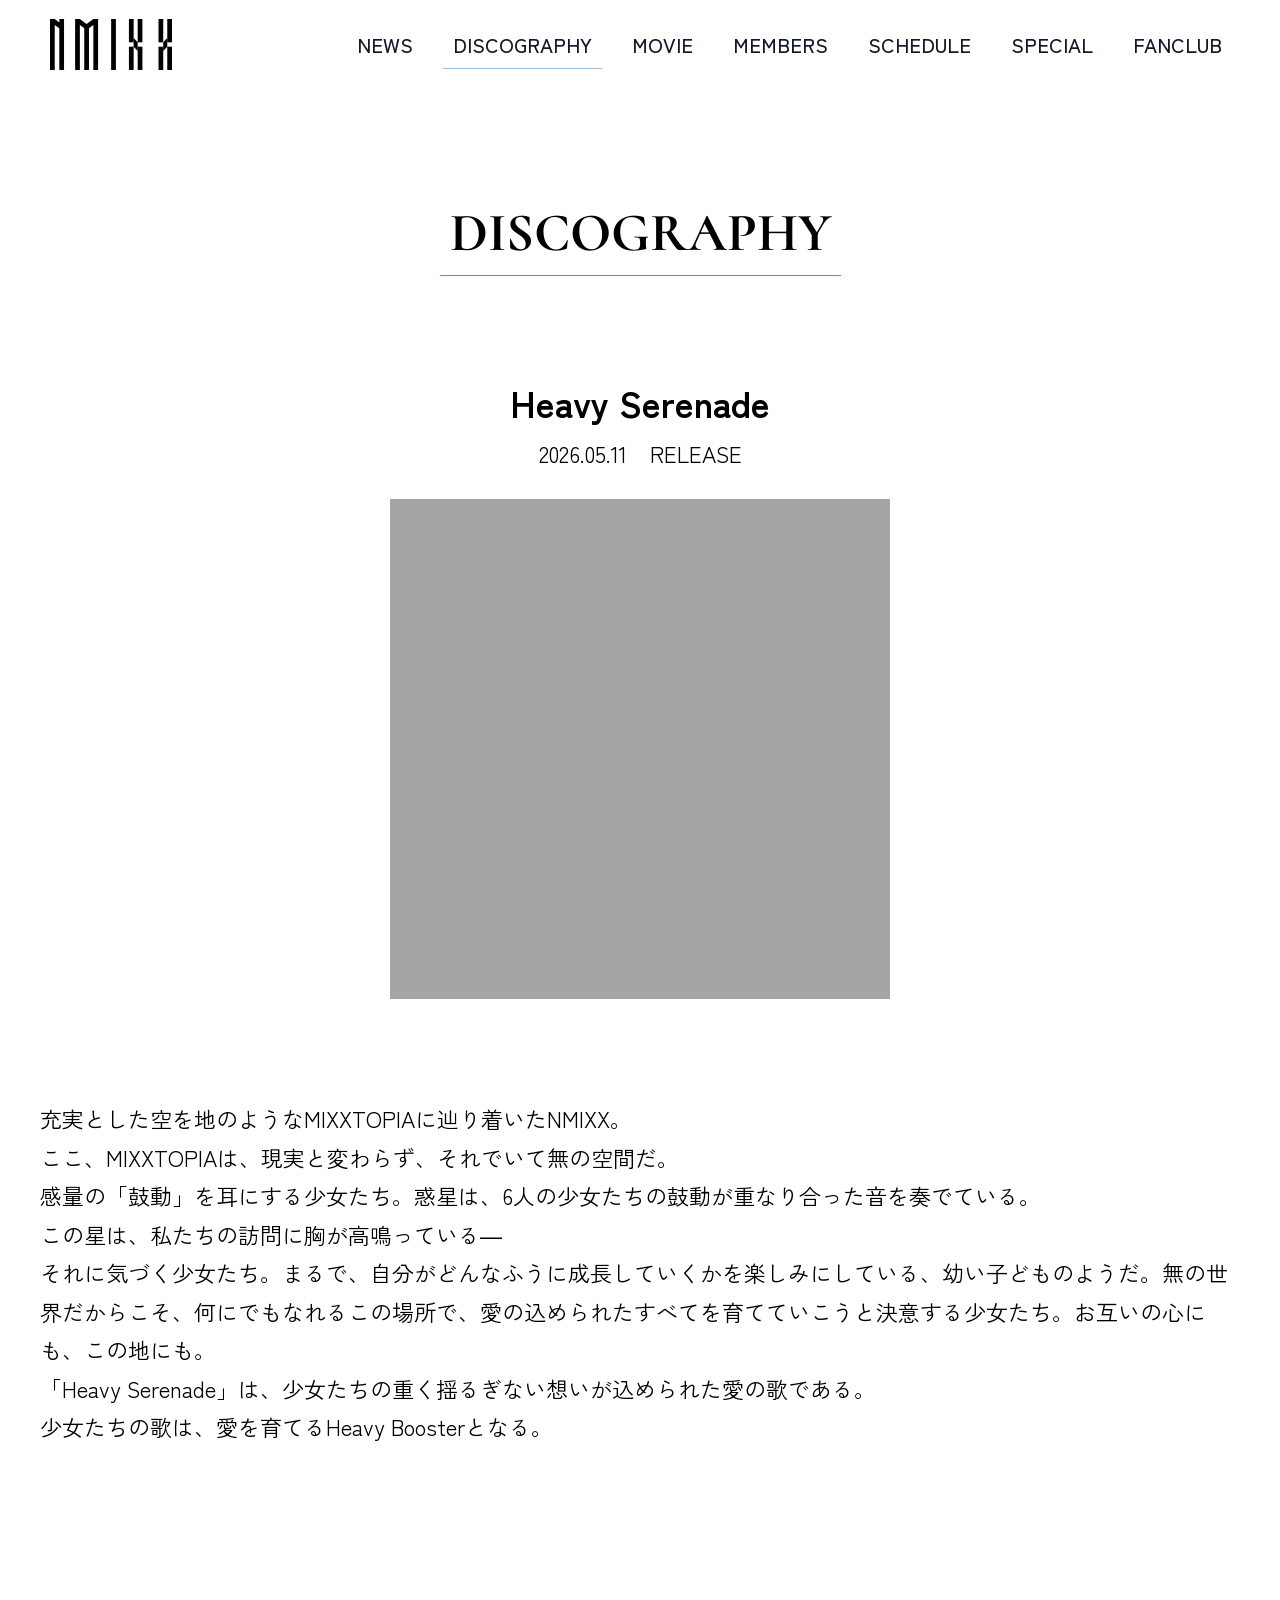
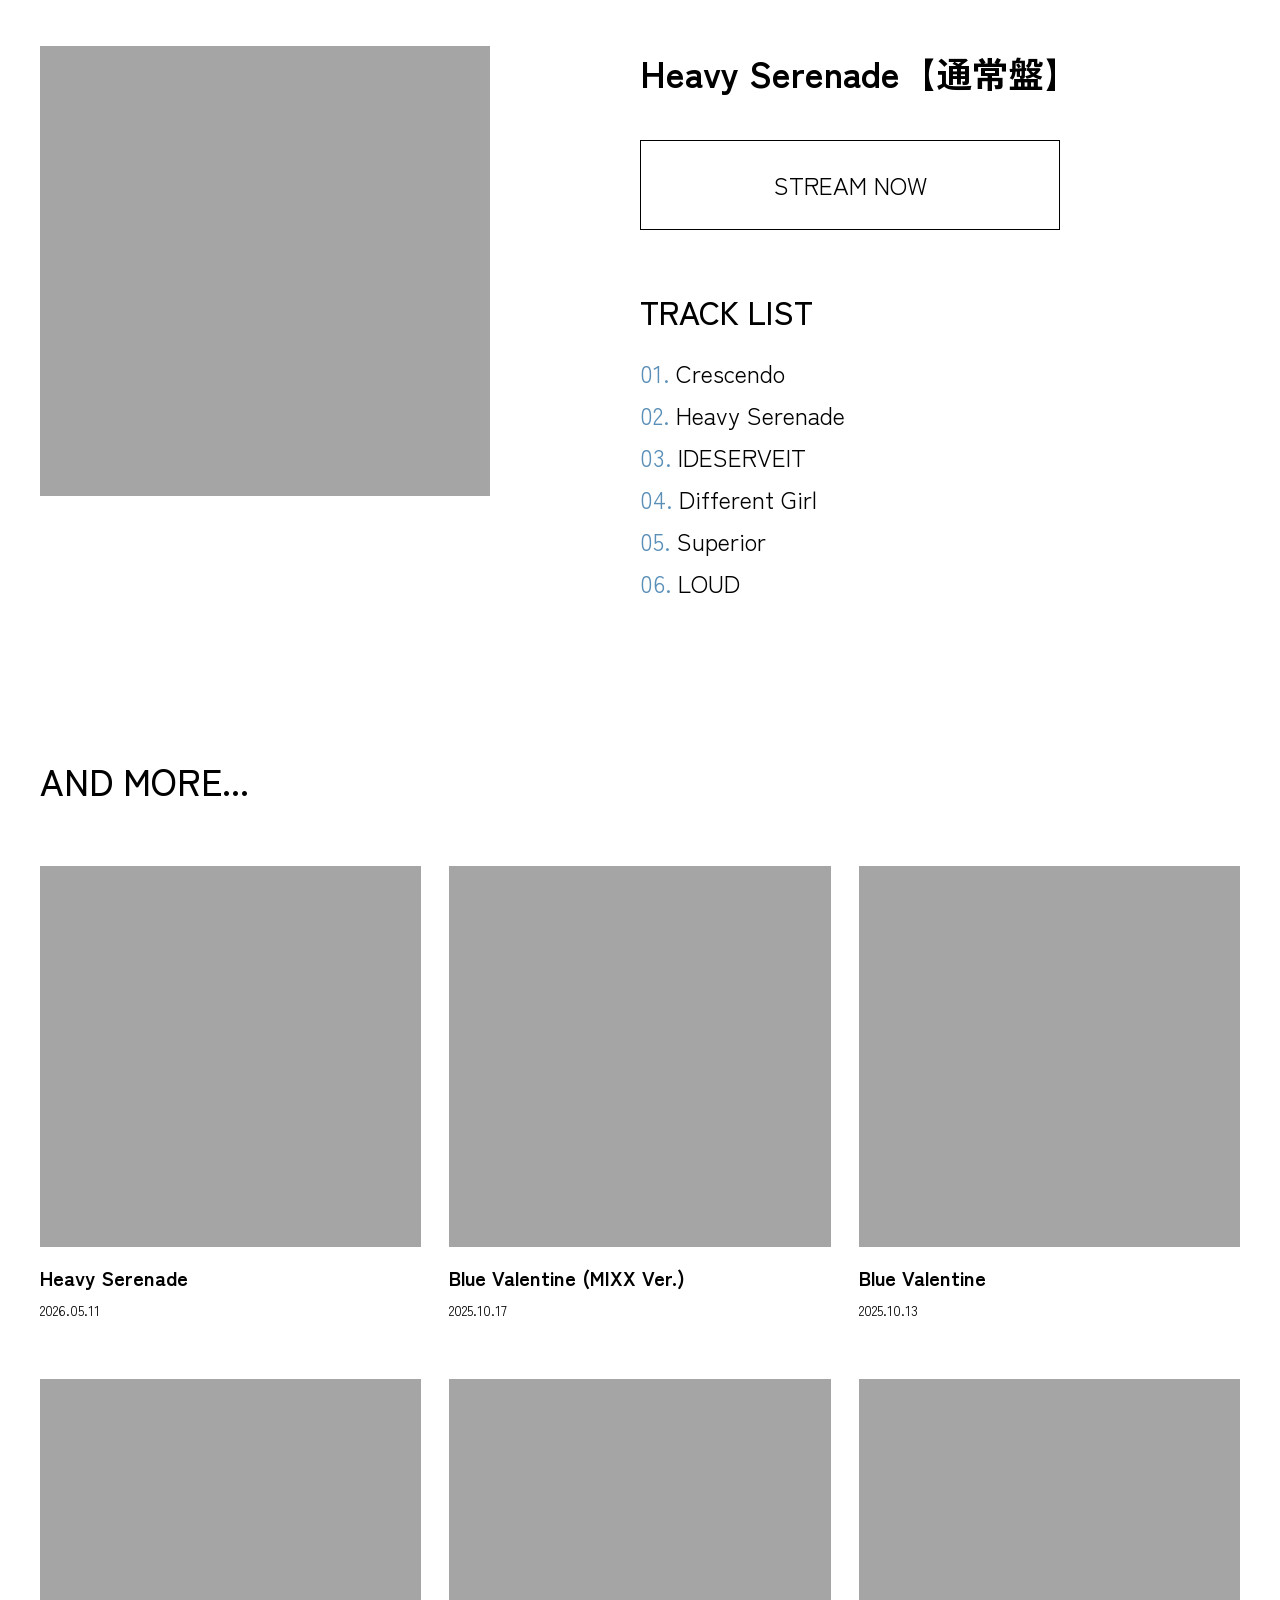
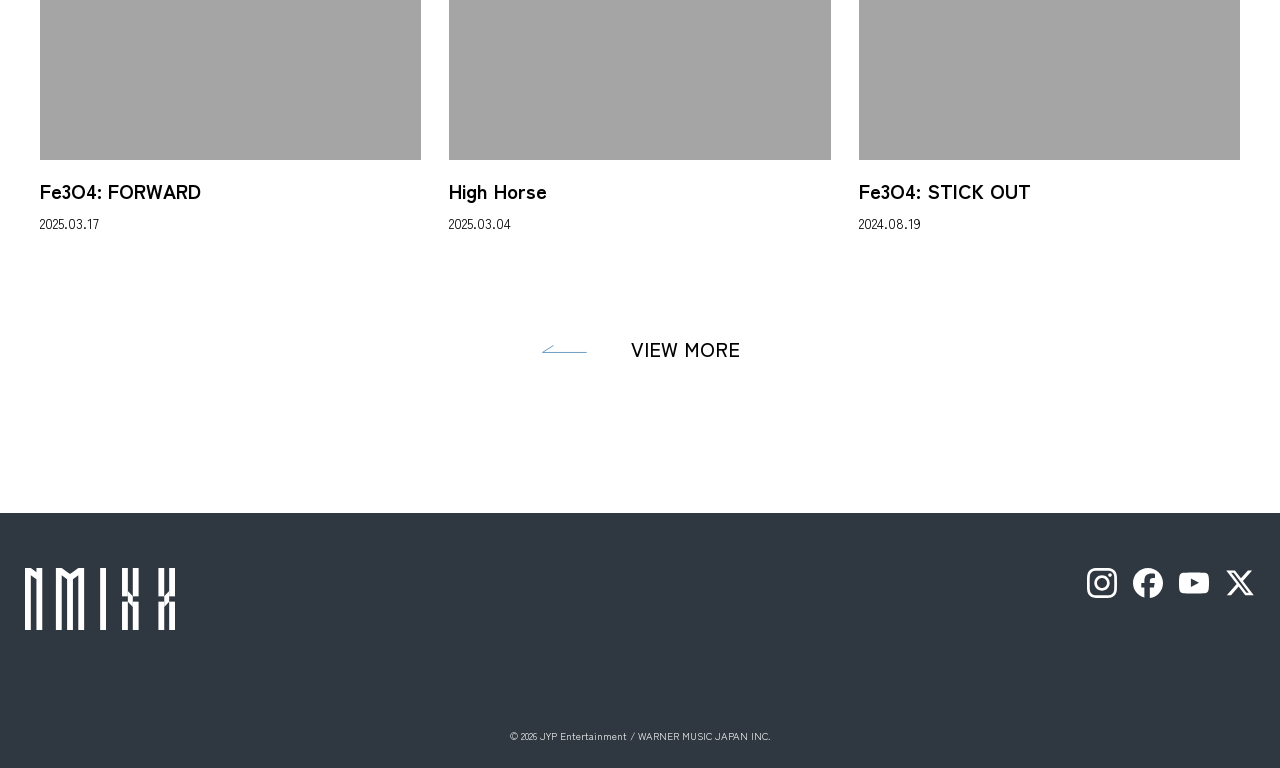
==== commit f390689c: "サイト全体の更新とヘッダー/フッター共通化、サイトマップ順序修正 - header/footerをparts/に分離しinclude-parts.jsで読み込む方式に変更 - 各ページのスタイル調整と" ====
--- a/discography-detail.html
+++ b/discography-detail.html
@@ -7,58 +7,16 @@
     <link rel="preconnect" href="https://fonts.googleapis.com">
     <link rel="preconnect" href="https://fonts.gstatic.com" crossorigin>
     <link
-        href="https://fonts.googleapis.com/css2?family=Newsreader:opsz,wght@6..72,500&family=Noto+Sans+JP:wght@400;500;600;700&family=Zen+Kaku+Gothic+New:wght@400;500;700&display=swap"
+        href="https://fonts.googleapis.com/css2?family=Newsreader:opsz,wght@6..72,500&family=Noto+Sans+JP:wght@400;500;600;700&family=Zen+Kaku+Gothic+New:wght@400;500;700&family=Cormorant:wght@400;500;600;700&display=swap"
         rel="stylesheet">
     <link rel="stylesheet" href="./css/style.css">
     <title>Heavy Serenade | NMIXX</title>
 </head>
 
 <body>
-    <header class="header">
-        <div class="header__inner">
-            <a class="header__logo" href="./index.html" aria-label="NMIXX HOME">
-                <img src="./img/logo.svg" alt="NMIXX">
-            </a>
-            <nav class="header__nav" aria-label="グローバルナビゲーション">
-                <ul class="header__nav-list">
-                    <li class="header__nav-item"><a class="header__nav-link" href="./news.html">NEWS</a></li>
-                    <li class="header__nav-item"><a class="header__nav-link is-current"
-                            href="./discography.html">DISCOGRAPHY</a></li>
-                    <li class="header__nav-item"><a class="header__nav-link" href="./movie.html">MOVIE</a></li>
-                    <li class="header__nav-item"><a class="header__nav-link" href="./members.html">MEMBERS</a></li>
-                    <li class="header__nav-item"><a class="header__nav-link" href="./schedule.html">SCHEDULE</a></li>
-                    <li class="header__nav-item"><a class="header__nav-link" href="./special.html">SPECIAL</a></li>
-                    <li class="header__nav-item"><a class="header__nav-link" href="#">FANCLUB</a></li>
-                </ul>
-            </nav>
-            <button class="header__hamburger js-hamburger" type="button" aria-label="メニューを開く">
-                <span class="header__hamburger-line"></span>
-                <span class="header__hamburger-line"></span>
-                <span class="header__hamburger-line"></span>
-            </button>
-        </div>
-    </header>
+  <div id="header-placeholder"></div>
 
-    <div class="drawer js-drawer" aria-hidden="true">
-        <div class="drawer__inner">
-            <a class="drawer__logo" href="./index.html" aria-label="NMIXX HOME">
-                <img src="./img/logo.svg" alt="NMIXX">
-            </a>
-            <nav class="drawer__nav" aria-label="スマートフォンナビゲーション">
-                <ul class="drawer__list">
-                    <li class="drawer__item"><a class="drawer__link" href="./news.html">NEWS</a></li>
-                    <li class="drawer__item"><a class="drawer__link" href="./discography.html">DISCOGRAPHY</a></li>
-                    <li class="drawer__item"><a class="drawer__link" href="./movie.html">MOVIE</a></li>
-                    <li class="drawer__item"><a class="drawer__link" href="./members.html">MEMBERS</a></li>
-                    <li class="drawer__item"><a class="drawer__link" href="./schedule.html">SCHEDULE</a></li>
-                    <li class="drawer__item"><a class="drawer__link" href="./special.html">SPECIAL</a></li>
-                    <li class="drawer__item"><a class="drawer__link" href="#">FANCLUB</a></li>
-                </ul>
-            </nav>
-        </div>
-    </div>
-
-    <main>
+<main>
         <article class="discography-detail">
             <div class="discography-detail__inner">
                 <div class="discography-detail__heading-wrap">
@@ -86,19 +44,21 @@
                 </p>
 
                 <section class="discography-detail__product">
-                    <h3 class="discography-detail__product-title">Heavy Serenade【通常盤】</h3>
                     <img class="discography-detail__product-image" src="./img/discography-dummy-image.jpg" alt="">
-                    <a class="discography-detail__stream" href="#">STREAM NOW</a>
-                    <div class="discography-detail__track">
-                        <h4 class="discography-detail__track-heading">TRACK LIST</h4>
-                        <ol class="discography-detail__track-list">
-                            <li>Crescendo</li>
-                            <li>Heavy Serenade</li>
-                            <li>IDESERVEIT</li>
-                            <li>Different Girl</li>
-                            <li>Superior</li>
-                            <li>LOUD</li>
-                        </ol>
+                    <div class="discography-detail__product-contents">
+                        <h3 class="discography-detail__product-title">Heavy Serenade【通常盤】</h3>
+                        <a class="discography-detail__stream" href="#">STREAM NOW</a>
+                        <div class="discography-detail__track">
+                            <h4 class="discography-detail__track-heading">TRACK LIST</h4>
+                            <ol class="discography-detail__track-list">
+                                <li>Crescendo</li>
+                                <li>Heavy Serenade</li>
+                                <li>IDESERVEIT</li>
+                                <li>Different Girl</li>
+                                <li>Superior</li>
+                                <li>LOUD</li>
+                            </ol>
+                        </div>
                     </div>
                 </section>
 
@@ -153,39 +113,17 @@
                 </section>
 
                 <div class="discography-detail__back-wrap">
-                    <a class="discography-detail__back" href="./discography.html">VIEW MORE</a>
+                    <a class="back-link" href="./discography.html">VIEW MORE</a>
                 </div>
             </div>
         </article>
     </main>
 
-    <footer class="footer">
-        <div class="footer__inner">
-            <a class="footer__logo" href="./index.html" aria-label="NMIXX HOME">
-                <img src="./img/logo-footer.svg" alt="NMIXX">
-            </a>
-            <ul class="footer__sns-list">
-                <li class="footer__sns-item">
-                    <a class="footer__sns-link" href="#" aria-label="Instagram"><img src="./img/instagram.svg"
-                            alt=""></a>
-                </li>
-                <li class="footer__sns-item">
-                    <a class="footer__sns-link" href="#" aria-label="Facebook"><img src="./img/facebook.svg" alt=""></a>
-                </li>
-                <li class="footer__sns-item">
-                    <a class="footer__sns-link" href="#" aria-label="YouTube"><img src="./img/youtube.svg" alt=""></a>
-                </li>
-                <li class="footer__sns-item">
-                    <a class="footer__sns-link" href="#" aria-label="X"><img src="./img/x.svg" alt=""></a>
-                </li>
-            </ul>
-            <small class="footer__copy">&copy; 2026 JYP Entertainment / WARNER MUSIC JAPAN INC.</small>
-        </div>
-    </footer>
-
+  <div id="footer-placeholder"></div>
     <script src="https://code.jquery.com/jquery-3.7.1.min.js"></script>
     <script src="./js/script.js"></script>
     <script src="./js/gsap.js"></script>
+  <script src="./js/include-parts.js"></script>
 </body>
 
 </html>
--- a/css/style.css
+++ b/css/style.css
@@ -1,4 +1,9 @@
 @charset "UTF-8";
+/*--------------------------------
+    SP / PC 判定フラグ
+    ・mq() で 750px 以上の min-width に入っている間だけ true になる
+    ・rem() / rem2() / font() / f() はこれを見て単位を切り替える
+--------------------------------*/
 /*--------------------------
 文字に対して、一括でfont-size、line-height、letter-spacing、font-weightを指定する
 line-heightがpxの場合
@@ -9,6 +14,8 @@
 ---------------------------*/
 /*--------------------------------
     remの換算
+    ・SP（750px未満）: rem
+    ・PC（750px以上 / mq()の中）: px
 --------------------------------*/
 /*--------------------------------
     vwにする
@@ -215,6 +222,14 @@
 
 .header {
   width: 100%;
+  padding-top: 2.5rem;
+  padding-bottom: 2.4375rem;
+  position: sticky;
+  top: 0;
+  left: 0;
+  right: 0;
+  z-index: 10000;
+  background-color: #fff;
 }
 
 .header__inner {
@@ -222,14 +237,17 @@
   align-items: center;
   justify-content: space-between;
   width: 100%;
-  padding-top: 1.6875rem;
-  padding-right: 1.125rem;
-  padding-left: 1.125rem;
+  padding-right: 1.875rem;
+  padding-left: 1.875rem;
 }
 
 .header__logo {
   display: block;
-  width: 3.8125rem;
+  width: 7.625rem;
+}
+.header__logo img {
+  aspect-ratio: 122/51;
+  object-fit: contain;
 }
 
 .header__nav {
@@ -242,20 +260,21 @@
   display: flex;
   flex-direction: column;
   justify-content: space-between;
-  width: 1.75rem;
-  height: 1.25rem;
+  width: 3.4375rem;
+  height: 2.5rem;
+  padding: 0;
 }
 
 .header__hamburger-line {
   display: block;
   width: 100%;
-  height: 1px;
-  background-color: #5f9ac0;
+  height: 3px;
+  background-color: #5A8FB8;
   transition: transform 0.3s ease, opacity 0.3s ease;
 }
 
 .header__hamburger.is-open .header__hamburger-line:nth-child(1) {
-  transform: translateY(0.59375rem) rotate(35deg);
+  transform: translateY(1.125rem) rotate(35deg);
 }
 
 .header__hamburger.is-open .header__hamburger-line:nth-child(2) {
@@ -263,7 +282,7 @@
 }
 
 .header__hamburger.is-open .header__hamburger-line:nth-child(3) {
-  transform: translateY(-0.59375rem) rotate(-35deg);
+  transform: translateY(-1.125rem) rotate(-35deg);
 }
 
 .drawer {
@@ -288,63 +307,42 @@
 .drawer__inner {
   width: 100%;
   min-height: 100vh;
-  padding-top: 3.1875rem;
-  padding-right: 1.875rem;
-  padding-left: 1.9375rem;
+  padding: 2.5rem 1.875rem 6.25rem;
 }
 
 .drawer__logo {
   display: block;
-  width: 4.5625rem;
+  width: 7.625rem;
 }
 
 .drawer__nav {
-  width: 12rem;
+  width: 20.625rem;
   margin-top: 7.9375rem;
   margin-left: auto;
   margin-right: auto;
 }
 
 .drawer__item + .drawer__item {
-  margin-top: 1.75rem;
+  margin-top: 2.25rem;
 }
 
 .drawer__link {
   position: relative;
   display: block;
-  padding-bottom: 0.6875rem;
-  padding-left: 0.9375rem;
-  font-family: "Newsreader", "Shippori Mincho", YuMincho, "Yu Mincho", "Noto Serif JP", serif, "Hiragino Kaku Gothic ProN", "ヒラギノ角ゴ ProN W3", "Hiragino Sans", "ヒラギノ角ゴシック", "メイリオ", Meiryo, "ＭＳ Ｐゴシック", "MS PGothic", Arial, Helvetica, sans-serif;
-  color: #000;
-  font-size: 1.375rem;
-  line-height: 1.2272727273;
-  letter-spacing: 0em;
-  font-weight: 500;
-}
-
-.drawer__link::before {
-  position: absolute;
-  top: 0;
-  left: 0;
-  width: 1px;
-  height: 2.625rem;
-  content: "";
-  background-color: #8fb8d4;
-}
-
-.drawer__link::after {
-  position: absolute;
-  bottom: 0;
-  left: 0;
-  width: 100%;
-  height: 1px;
-  content: "";
-  background-color: #8fb8d4;
+  padding: 0.75rem 1.375rem 0.6875rem 1.5rem;
+  font-family: "Cormorant", serif;
+  color: #000;
+  font-size: 2.5rem;
+  line-height: 1.2;
+  letter-spacing: 0em;
+  font-weight: 700;
+  border-left: 1px solid #5A8FB8;
+  border-bottom: 1px solid #5A8FB8;
 }
 
 .footer {
   width: 100%;
-  background-color: #28333d;
+  background-color: #2F3841;
 }
 
 .footer__inner {
@@ -352,32 +350,33 @@
   flex-direction: column;
   align-items: center;
   width: 100%;
-  padding-top: 1.5625rem;
-  padding-bottom: 0.625rem;
+  padding-top: 3.125rem;
+  padding-bottom: 1.125rem;
 }
 
 .footer__logo {
   display: block;
-  width: 4.25rem;
+  width: 9.375rem;
+  margin-inline: auto;
 }
 
 .footer__sns-list {
   display: flex;
   align-items: center;
-  column-gap: 0.875rem;
-  margin-top: 1.3125rem;
+  column-gap: 1.875rem;
+  margin-top: 3.125rem;
 }
 
 .footer__sns-link {
   display: block;
-  width: 1.25rem;
+  width: 2.8125rem;
 }
 
 .footer__copy {
-  margin-top: 1.5625rem;
+  margin-top: 3.0625rem;
   color: #ffffff;
-  font-size: 0.375rem;
-  line-height: 1.5;
+  font-size: 1rem;
+  line-height: 1.4375;
   letter-spacing: 0em;
   font-weight: 400;
 }
@@ -406,46 +405,153 @@
   font-weight: 500;
 }
 
+.back-link {
+  display: flex;
+  align-items: center;
+  gap: 2.5rem;
+  color: #000;
+  transition: opacity 0.3s ease;
+  font-size: 1.25rem;
+  line-height: 1.45;
+  letter-spacing: 0em;
+  font-weight: 500;
+}
+
+.back-link:hover {
+  opacity: 0.7;
+}
+
+.back-link::before {
+  flex-shrink: 0;
+  width: 3.125rem;
+  height: 0.5rem;
+  content: "";
+  background-image: url("../img/pagenation-arrow.svg");
+  background-repeat: no-repeat;
+  background-size: contain;
+  transition: transform 0.3s ease;
+}
+
+.back-link:hover::before {
+  transform: translateX(-0.375rem);
+}
+
 @media screen and (min-width: 768px) {
+  .header {
+    padding-top: 19px;
+    padding-bottom: 20px;
+  }
   .header__inner {
-    padding-top: 1.1875rem;
-    padding-right: 2.875rem;
-    padding-left: 2.8125rem;
+    padding-left: 50px;
+    padding-right: 48px;
+  }
+  .heading {
+    padding: 10px;
+    font-size: 54px;
+    line-height: 1.2037037037;
+    letter-spacing: 0em;
+    font-weight: 700;
   }
   .header__logo {
-    width: 7.4375rem;
+    width: 122px;
+  }
+  .header__hamburger {
+    width: 55px;
+    height: 40px;
+    padding: 0;
+  }
+  .header__hamburger.is-open .header__hamburger-line:nth-child(1) {
+    transform: translateY(18px) rotate(35deg);
+  }
+  .header__hamburger.is-open .header__hamburger-line:nth-child(3) {
+    transform: translateY(-18px) rotate(-35deg);
+  }
+  .drawer__inner {
+    padding-top: 51px;
+    padding-right: 30px;
+    padding-left: 31px;
+  }
+  .drawer__logo {
+    width: 73px;
+  }
+  .drawer__nav {
+    width: 192px;
+    margin-top: 127px;
+  }
+  .drawer__item + .drawer__item {
+    margin-top: 28px;
+  }
+  .drawer__link {
+    padding-bottom: 11px;
+    padding-left: 15px;
+    font-size: 22px;
+    line-height: 1.2272727273;
+    letter-spacing: 0em;
+    font-weight: 500;
+  }
+  .drawer__link::before {
+    height: 42px;
   }
   .footer__inner {
     position: relative;
+    display: block;
+    min-height: 194px;
+    max-width: 1450px;
+    padding-top: 55px;
+    padding-bottom: 19px;
+    padding: 55px 25px 25px 25px;
+    margin-inline: auto;
+  }
+  .footer__top {
+    display: flex;
     align-items: flex-start;
-    min-height: 12.125rem;
-    max-width: 80rem;
-    padding-top: 3.4375rem;
-    padding-bottom: 1.1875rem;
-    padding-left: 10.875rem;
-    margin-right: auto;
-    margin-left: auto;
+    justify-content: space-between;
   }
   .footer__logo {
-    width: 7.3125rem;
+    margin-inline: initial;
+    width: 150px;
   }
   .footer__sns-list {
-    position: absolute;
-    top: 3.375rem;
-    right: 10.625rem;
-    column-gap: 1.25rem;
+    column-gap: 16px;
     margin-top: 0;
   }
   .footer__sns-link {
-    width: 1.8125rem;
+    width: 30px;
   }
   .footer__copy {
-    align-self: center;
-    margin-top: 4.75rem;
-    font-size: 0.5rem;
-    line-height: 1.5;
-    letter-spacing: 0em;
-    font-weight: 400;
+    text-align: center;
+    display: block;
+    margin-top: 99px;
+    font-size: 10px;
+    line-height: 1.4;
+    letter-spacing: 0em;
+    font-weight: 400;
+  }
+  .pagination-arrow-icon {
+    width: 50px;
+    height: 8px;
+  }
+  .pagination-current {
+    margin-left: 42px;
+    margin-right: 42px;
+    font-size: 20px;
+    line-height: 1.45;
+    letter-spacing: 0em;
+    font-weight: 500;
+  }
+  .back-link {
+    gap: 40px;
+    font-size: 20px;
+    line-height: 1.45;
+    letter-spacing: 0em;
+    font-weight: 500;
+  }
+  .back-link::before {
+    width: 50px;
+    height: 8px;
+  }
+  .back-link:hover::before {
+    transform: translateX(-6px);
   }
 }
 @media screen and (min-width: 1100px) {
@@ -455,14 +561,14 @@
   .header__nav-list {
     display: flex;
     align-items: center;
-    column-gap: 1.25rem;
+    column-gap: 20px;
   }
   .header__nav-link {
     position: relative;
     display: block;
-    padding: 0.625rem;
+    padding: 10px;
     color: #111827;
-    font-size: 1.25rem;
+    font-size: 20px;
     line-height: 1.45;
     letter-spacing: 0em;
     font-weight: 500;
@@ -1002,12 +1108,12 @@
   }
   .top-fv__inner {
     display: grid;
-    grid-template-columns: 21rem minmax(0, 54.125rem);
-    column-gap: 2.1875rem;
-    max-width: 80rem;
-    padding-top: 3.75rem;
-    padding-right: 3.3125rem;
-    padding-left: 1.9375rem;
+    grid-template-columns: 336px minmax(0, 866px);
+    column-gap: 35px;
+    max-width: 1280px;
+    padding-top: 60px;
+    padding-right: 53px;
+    padding-left: 31px;
     margin-right: auto;
     margin-left: auto;
   }
@@ -1019,13 +1125,13 @@
     aspect-ratio: 866/616;
   }
   .top-fv__dots {
-    bottom: -1.5625rem;
-    left: 0.375rem;
-    column-gap: 1.25rem;
+    bottom: -25px;
+    left: 6px;
+    column-gap: 20px;
   }
   .top-fv__dot {
-    width: 0.4375rem;
-    height: 0.4375rem;
+    width: 7px;
+    height: 7px;
   }
   .top-fv__content {
     grid-column: 1/2;
@@ -1033,119 +1139,139 @@
     align-self: end;
     padding-top: 0;
     padding-left: 0;
-    padding-bottom: 2.5rem;
+    padding-bottom: 40px;
   }
   .top-fv__logo {
-    width: 16.1875rem;
+    width: 259px;
   }
   .top-fv__site-name {
-    margin-top: 0.9375rem;
-    font-size: 1.125rem;
+    margin-top: 15px;
+    font-size: 18px;
     line-height: 1.4444444444;
     letter-spacing: 0em;
     font-weight: 700;
   }
   .top-fv__button {
-    width: 10.5625rem;
-    min-height: 2.9375rem;
-    margin-top: 1.125rem;
-    font-size: 0.625rem;
+    width: 169px;
+    min-height: 47px;
+    margin-top: 18px;
+    font-size: 10px;
     line-height: 1.4;
     letter-spacing: 0em;
     font-weight: 500;
   }
   .top-fv__button-icon {
-    width: 1.5625rem;
-    height: 1.5625rem;
-    margin-left: 1.8125rem;
+    width: 25px;
+    height: 25px;
+    margin-left: 29px;
+  }
+  .top-fv__button-icon::after {
+    border-top: 5px solid transparent;
+    border-bottom: 5px solid transparent;
+    border-left: 8px solid #000;
   }
   .top-fv__scroll {
-    margin-top: 1.5rem;
-    padding-left: 0.8125rem;
+    margin-top: 24px;
+    padding-left: 13px;
+    font-size: 8px;
+    line-height: 1.5;
+    letter-spacing: 0em;
+    font-weight: 400;
+  }
+  .top-fv__scroll::before {
+    height: 32px;
   }
   .top-fv__bubbles {
-    right: 1.75rem;
-    bottom: -2.125rem;
-    width: 11.5625rem;
+    right: 28px;
+    bottom: -34px;
+    width: 185px;
   }
   .top-section {
-    padding-top: 5.375rem;
+    padding-top: 86px;
   }
   .top-section__inner {
-    max-width: 60.375rem;
-    padding-right: 1.875rem;
-    padding-left: 1.875rem;
+    max-width: 966px;
+    padding-right: 30px;
+    padding-left: 30px;
   }
   .top-section__head {
-    padding-left: 2rem;
+    padding-left: 32px;
   }
   .top-section__head::before {
-    top: 0.1875rem;
-    height: 2.375rem;
+    top: 3px;
+    height: 38px;
   }
   .top-section__title {
-    font-size: 2.125rem;
+    font-size: 34px;
     line-height: 1.2058823529;
     letter-spacing: 0em;
     font-weight: 500;
   }
   .top-section__link-wrap {
-    margin-top: 2.25rem;
+    margin-top: 36px;
   }
   .top-section__link {
-    padding-right: 3.9375rem;
-    font-size: 0.625rem;
+    padding-right: 63px;
+    font-size: 10px;
     line-height: 1.4;
     letter-spacing: 0em;
     font-weight: 400;
   }
   .top-section__link::before {
-    width: 3.0625rem;
+    width: 49px;
+  }
+  .top-section__link::after {
+    width: 8px;
+    height: 8px;
   }
   .top-discography__content {
-    grid-template-columns: 16.875rem 1fr;
-    column-gap: 4.75rem;
-    max-width: 40rem;
-    margin-top: 1.5rem;
-    margin-left: 2.0625rem;
+    grid-template-columns: 270px 1fr;
+    column-gap: 76px;
+    max-width: 640px;
+    margin-top: 24px;
+    margin-left: 33px;
   }
   .top-discography__body {
-    padding-top: 0.375rem;
+    padding-top: 6px;
   }
   .top-discography__type {
-    font-size: 0.625rem;
+    font-size: 10px;
     line-height: 1.5;
     letter-spacing: 0em;
     font-weight: 400;
   }
   .top-discography__title {
-    margin-top: 0.875rem;
-    font-size: 3rem;
+    margin-top: 14px;
+    font-size: 48px;
     line-height: 1.125;
     letter-spacing: 0em;
     font-weight: 600;
   }
   .top-discography__date {
-    margin-top: 0.875rem;
-    font-size: 0.75rem;
+    margin-top: 14px;
+    font-size: 12px;
     line-height: 1.5;
     letter-spacing: 0em;
     font-weight: 400;
   }
   .top-discography__button {
-    width: 11.875rem;
-    min-height: 3.25rem;
-    margin-top: 1.6875rem;
+    width: 190px;
+    min-height: 52px;
+    margin-top: 27px;
+    font-size: 10px;
+    line-height: 1.4;
+    letter-spacing: 0em;
+    font-weight: 400;
   }
   .top-movie {
-    margin-top: 0.875rem;
+    margin-top: 14px;
   }
   .top-movie__content {
     display: grid;
-    grid-template-columns: 37.5rem 15.875rem;
-    column-gap: 1.625rem;
-    margin-top: 1.75rem;
-    margin-left: 2.0625rem;
+    grid-template-columns: 600px 254px;
+    column-gap: 26px;
+    margin-top: 28px;
+    margin-left: 33px;
   }
   .top-movie__main-image {
     aspect-ratio: 600/305;
@@ -1158,12 +1284,12 @@
     display: block;
   }
   .top-movie__item + .top-movie__item {
-    margin-top: 1.25rem;
+    margin-top: 20px;
   }
   .top-movie__link {
     display: grid;
-    grid-template-columns: 7rem 1fr;
-    column-gap: 1.125rem;
+    grid-template-columns: 112px 1fr;
+    column-gap: 18px;
     align-items: center;
     color: #000;
   }
@@ -1176,15 +1302,15 @@
   }
   .top-movie__label {
     display: block;
-    font-size: 0.625rem;
+    font-size: 10px;
     line-height: 1.4;
     letter-spacing: 0em;
     font-weight: 700;
   }
   .top-movie__song {
     display: block;
-    margin-top: 0.1875rem;
-    font-size: 0.5625rem;
+    margin-top: 3px;
+    font-size: 9px;
     line-height: 1.4444444444;
     letter-spacing: 0em;
     font-weight: 400;
@@ -1193,31 +1319,31 @@
     display: none;
   }
   .top-members {
-    margin-top: 1.0625rem;
+    margin-top: 17px;
   }
   .top-members__list {
     grid-template-columns: repeat(6, minmax(0, 1fr));
-    column-gap: 1.25rem;
+    column-gap: 20px;
     row-gap: 0;
-    margin-top: 1.625rem;
-    margin-left: 2.0625rem;
+    margin-top: 26px;
+    margin-left: 33px;
   }
   .top-members__name {
-    margin-top: 0.4375rem;
-    font-size: 0.8125rem;
+    margin-top: 7px;
+    font-size: 13px;
     line-height: 1.2307692308;
     letter-spacing: 0em;
     font-weight: 500;
   }
   .top-news {
-    margin-top: 1rem;
+    margin-top: 16px;
   }
   .top-news__list {
     display: grid;
     grid-template-columns: repeat(3, minmax(0, 1fr));
-    column-gap: 1.1875rem;
-    margin-top: 1.8125rem;
-    margin-left: 2.0625rem;
+    column-gap: 19px;
+    margin-top: 29px;
+    margin-left: 33px;
   }
   .top-news__item + .top-news__item {
     margin-top: 0;
@@ -1231,65 +1357,65 @@
   }
   .top-news__body {
     display: block;
-    margin-top: 0.875rem;
+    margin-top: 14px;
   }
   .top-news__date {
-    font-size: 0.625rem;
+    font-size: 10px;
     line-height: 1.5;
     letter-spacing: 0em;
     font-weight: 400;
   }
   .top-news__label {
-    min-width: 3.0625rem;
-    min-height: 0.875rem;
-    margin-left: 0.4375rem;
-    font-size: 0.5rem;
+    min-width: 49px;
+    min-height: 14px;
+    margin-left: 7px;
+    font-size: 8px;
     line-height: 1.25;
     letter-spacing: 0em;
     font-weight: 400;
   }
   .top-news__new {
-    margin-left: 0.4375rem;
-    font-size: 0.5rem;
+    margin-left: 7px;
+    font-size: 8px;
     line-height: 1.25;
     letter-spacing: 0em;
     font-weight: 400;
   }
   .top-news__title {
-    margin-top: 0.5rem;
-    font-size: 0.8125rem;
+    margin-top: 8px;
+    font-size: 13px;
     line-height: 1.5384615385;
     letter-spacing: 0em;
     font-weight: 700;
   }
   .top-schedule {
-    margin-top: 1.125rem;
-    padding-bottom: 5.25rem;
+    margin-top: 18px;
+    padding-bottom: 84px;
   }
   .top-schedule__list {
-    margin-top: 1.875rem;
-    margin-left: 2.0625rem;
+    margin-top: 30px;
+    margin-left: 33px;
   }
   .top-schedule__item {
-    grid-template-columns: 6.375rem 4.5625rem 1fr 13.125rem;
+    grid-template-columns: 102px 73px 1fr 210px;
     align-items: center;
-    padding-top: 1.0625rem;
-    padding-bottom: 1.0625rem;
+    padding-top: 17px;
+    padding-bottom: 17px;
   }
   .top-schedule__date {
-    font-size: 0.75rem;
+    font-size: 12px;
     line-height: 1.5;
     letter-spacing: 0em;
     font-weight: 400;
   }
   .top-schedule__day {
-    font-size: 0.75rem;
+    font-size: 12px;
     line-height: 1.5;
     letter-spacing: 0em;
     font-weight: 400;
   }
   .top-schedule__title {
-    font-size: 0.875rem;
+    font-size: 14px;
     line-height: 1.4285714286;
     letter-spacing: 0em;
     font-weight: 700;
@@ -1297,7 +1423,7 @@
   .top-schedule__place {
     grid-column: 4/5;
     margin-top: 0;
-    font-size: 0.75rem;
+    font-size: 12px;
     line-height: 1.5;
     letter-spacing: 0em;
     font-weight: 400;
@@ -1496,14 +1622,14 @@
 
 .news-detail {
   width: 100%;
-  padding-top: 6.3125rem;
-  padding-bottom: 4.125rem;
+  padding-top: 6.25rem;
+  padding-bottom: 6.25rem;
 }
 
 .news-detail__inner {
   width: 100%;
-  padding-right: 1.25rem;
-  padding-left: 1.25rem;
+  padding-right: 1.875rem;
+  padding-left: 1.875rem;
   margin-right: auto;
   margin-left: auto;
 }
@@ -1513,24 +1639,24 @@
 }
 
 .news-detail__header {
-  padding-bottom: 1.125rem;
-  border-bottom: 1px solid #9d9d9d;
+  padding-bottom: 1.875rem;
+  border-bottom: 1px solid rgba(17, 24, 39, 0.5);
 }
 
 .news-detail__title {
   margin-top: 0.8125rem;
   color: #000;
-  font-size: 0.9375rem;
-  line-height: 1.6;
-  letter-spacing: 0em;
-  font-weight: 600;
+  font-size: 1.5rem;
+  line-height: 1.75;
+  letter-spacing: 0em;
+  font-weight: 400;
 }
 
 .news-detail__content {
   margin-top: 1.4375rem;
   color: #000;
-  font-size: 0.875rem;
-  line-height: 2;
+  font-size: 1.5rem;
+  line-height: 1.75;
   letter-spacing: 0em;
   font-weight: 400;
 }
@@ -1552,10 +1678,10 @@
 
 .news-detail__section-title {
   color: #000;
-  font-size: 0.875rem;
-  line-height: 2;
-  letter-spacing: 0em;
-  font-weight: 600;
+  font-size: 1.5rem;
+  line-height: 1.75;
+  letter-spacing: 0em;
+  font-weight: 400;
 }
 
 .news-detail__text-link {
@@ -1564,16 +1690,11 @@
 }
 
 .news-detail__section--notes {
-  margin-top: 1.8125rem;
+  margin-top: 1.875rem;
 }
 
 .news-detail__note-list {
   margin-top: 0.125rem;
-}
-
-.news-detail__note-item {
-  padding-left: 1em;
-  text-indent: -1em;
 }
 
 .news-detail__note-item::before {
@@ -1583,128 +1704,163 @@
 .news-detail__back-wrap {
   display: flex;
   justify-content: center;
-  margin-top: 6.5625rem;
-}
-
-.news-detail__back {
-  position: relative;
-  display: inline-block;
-  padding-left: 3.75rem;
-  color: #000;
-  font-size: 0.75rem;
-  line-height: 1.5;
-  letter-spacing: 0em;
-  font-weight: 600;
-}
-
-.news-detail__back::before {
-  position: absolute;
-  top: 50%;
-  left: 0;
-  width: 2.1875rem;
-  height: 1px;
-  content: "";
-  background-color: #8fb8d4;
-}
-
-.news-detail__back::after {
-  position: absolute;
-  top: 50%;
-  left: 0;
-  width: 0.5rem;
-  height: 0.5rem;
-  content: "";
-  border-top: 1px solid #8fb8d4;
-  border-left: 1px solid #8fb8d4;
-  transform: translateY(-50%) rotate(-45deg);
+  margin-top: 9.375rem;
 }
 
 @media screen and (min-width: 768px) {
   .list-page {
-    padding-bottom: 9.375rem;
+    padding-top: 100px;
+    padding-right: 0px;
+    padding-bottom: 150px;
+    padding-left: 0px;
   }
   .list-page__inner {
-    max-width: 78.125rem;
-    padding-right: 1.5625rem;
-    padding-left: 1.5625rem;
+    max-width: 1250px;
+    padding-right: 25px;
+    padding-left: 25px;
+  }
+  .list-page__category-list {
+    gap: 14px;
+    margin-top: 100px;
   }
   .list-page__category-link {
-    min-height: 3.75rem;
+    padding: 16.5px 10px;
+    font-size: 20px;
+    line-height: 1.45;
+    letter-spacing: 0em;
+    font-weight: 400;
+    min-height: 60px;
+  }
+  .list-page__list {
+    margin-top: 50px;
+  }
+  .list-page__item-link {
+    padding-top: 30px;
+    padding-right: 20px;
+    padding-bottom: 30px;
   }
   .list-page__item-link::after {
-    right: 0.125rem;
-    width: 0.9375rem;
-    height: 0.9375rem;
+    right: 2px;
+    width: 15px;
+    height: 15px;
+  }
+  .list-page__item-link:hover::after {
+    transform: translateY(-50%) translateX(6px) rotate(45deg);
+  }
+  .list-page__meta {
+    gap: 15px;
+  }
+  .list-page__date {
+    font-size: 18px;
+    line-height: 0.7222222222;
+    letter-spacing: 0em;
+    font-weight: 400;
+  }
+  .list-page__time {
+    font-size: 18px;
+    line-height: 0.7222222222;
+    letter-spacing: 0em;
+    font-weight: 400;
+  }
+  .list-page__location {
+    font-size: 18px;
+    line-height: 0.7222222222;
+    letter-spacing: 0em;
+    font-weight: 400;
+  }
+  .list-page__location-icon {
+    width: 20px;
+    height: 20px;
+  }
+  .list-page__label {
+    min-width: 125px;
+    min-height: 29px;
+    font-size: 18px;
+    line-height: 1;
+    letter-spacing: 0em;
+    font-weight: 400;
+  }
+  .list-page__new {
+    font-size: 18px;
+    line-height: 1;
+    letter-spacing: 0em;
+    font-weight: 700;
+  }
+  .list-page__title {
+    margin-top: 15px;
+    font-size: 24px;
+    line-height: 1.4583333333;
+    letter-spacing: 0em;
+    font-weight: 500;
   }
   .list-page__title--schedule::after {
-    right: -1.125rem;
-    width: 0.9375rem;
-    height: 0.9375rem;
+    right: -18px;
+    width: 15px;
+    height: 15px;
+  }
+  .list-page__item-link:hover .list-page__title--schedule::after {
+    transform: translateY(-50%) translateX(6px) rotate(45deg);
+  }
+  .list-page__meta--schedule {
+    margin-top: 15px;
   }
   .list-page__pagination {
-    margin-top: 9.4375rem;
+    margin-top: 151px;
   }
   .news-detail {
-    padding-top: 6.1875rem;
-    padding-bottom: 9.75rem;
+    padding-top: 99px;
+    padding-bottom: 156px;
   }
   .news-detail__inner {
-    max-width: 55.375rem;
-    padding-right: 1.875rem;
-    padding-left: 1.875rem;
+    max-width: 1250px;
+    padding-right: 25px;
+    padding-left: 25px;
   }
   .news-detail__body {
-    margin-top: 5.4375rem;
+    margin-top: 100px;
   }
   .news-detail__header {
-    padding-bottom: 1.375rem;
+    padding-bottom: 30px;
   }
   .news-detail__title {
-    margin-top: 1rem;
-    font-size: 1rem;
-    line-height: 1.625;
+    margin-top: 15px;
+    font-size: 24px;
+    line-height: 1.4583333333;
     letter-spacing: 0em;
     font-weight: 600;
   }
   .news-detail__content {
-    margin-top: 1.4375rem;
-    font-size: 1rem;
-    line-height: 2;
+    margin-top: 30px;
+    font-size: 22px;
+    line-height: 1.75;
     letter-spacing: 0em;
     font-weight: 400;
   }
   .news-detail__content p + p {
-    margin-top: 1.6875rem;
+    margin-top: 27px;
   }
   .news-detail__image {
-    max-width: 43.125rem;
-    aspect-ratio: 690/378;
-    margin-top: 2.625rem;
+    max-width: 1000px;
+    aspect-ratio: 1000/550;
+    margin-top: 42px;
   }
   .news-detail__section {
-    margin-top: 2.1875rem;
+    margin-top: 35px;
   }
   .news-detail__section-title {
-    font-size: 1rem;
-    line-height: 2;
-    letter-spacing: 0em;
-    font-weight: 600;
+    font-size: 24px;
+    line-height: 1.4583333333;
+    letter-spacing: 0em;
+    font-weight: 400;
   }
   .news-detail__section--notes {
-    margin-top: 1.75rem;
+    margin-top: 28px;
+  }
+  .news-detail__note-list {
+    margin-top: 2px;
   }
   .news-detail__back-wrap {
-    margin-top: 6.875rem;
-  }
-  .news-detail__back {
-    padding-left: 3.875rem;
-    font-size: 0.875rem;
-    line-height: 1.4285714286;
-    letter-spacing: 0em;
-    font-weight: 600;
-  }
-  .news-detail__back::before {
-    width: 2.25rem;
+    margin-top: 110px;
   }
 }
 .profile {
@@ -1768,35 +1924,46 @@
 
 @media screen and (min-width: 768px) {
   .profile {
-    padding-top: 8rem;
-    padding-bottom: 7.875rem;
+    padding-top: 128px;
+    padding-bottom: 126px;
   }
   .profile__inner {
-    max-width: 78.125rem;
-    padding-right: 1.5625rem;
-    padding-left: 1.5625rem;
+    max-width: 1250px;
+    padding-right: 25px;
+    padding-left: 25px;
   }
   .profile__list {
     grid-template-columns: repeat(3, minmax(0, 1fr));
-    row-gap: 3.75rem;
+    column-gap: 30px;
+    row-gap: 60px;
+    margin-top: 100px;
+  }
+  .profile__caption {
+    margin-top: 10px;
   }
   .profile__name {
-    font-size: 2rem;
+    font-size: 32px;
     line-height: 1.21875;
     letter-spacing: 0em;
     font-weight: 500;
   }
+  .profile__birthday {
+    font-size: 24px;
+    line-height: 1.4583333333;
+    letter-spacing: 0em;
+    font-weight: 400;
+  }
 }
 .movie {
   width: 100%;
-  padding-top: 3.5rem;
-  padding-bottom: 3.25rem;
+  padding-top: 6.25rem;
+  padding-bottom: 6.25rem;
 }
 
 .movie__inner {
   width: 100%;
-  padding-right: 0.625rem;
-  padding-left: 0.625rem;
+  padding-right: 1.875rem;
+  padding-left: 1.875rem;
   margin-right: auto;
   margin-left: auto;
 }
@@ -1806,25 +1973,25 @@
 }
 
 .movie__list {
-  margin-top: 2.625rem;
+  margin-top: 6.25rem;
 }
 
 .movie__item + .movie__item {
-  margin-top: 1.625rem;
+  margin-top: 4.0625rem;
 }
 
 .movie__thumb {
   display: block;
   width: 100%;
-  aspect-ratio: 254/126;
+  aspect-ratio: 690/346;
   object-fit: cover;
 }
 
 .movie__title {
-  margin-top: 0.4375rem;
-  color: #000;
-  font-size: 0.5625rem;
-  line-height: 1.5555555556;
+  margin-top: 1.25rem;
+  color: #000;
+  font-size: 1.5rem;
+  line-height: 1.4583333333;
   letter-spacing: 0em;
   font-weight: 600;
 }
@@ -1833,41 +2000,41 @@
   display: flex;
   align-items: center;
   justify-content: center;
-  margin-top: 3.875rem;
+  margin-top: 9.375rem;
 }
 
 @media screen and (min-width: 768px) {
   .movie {
-    padding-top: 7.75rem;
-    padding-bottom: 9.375rem;
+    padding-top: 100px;
+    padding-bottom: 150px;
   }
   .movie__inner {
-    max-width: 53.875rem;
-    padding-right: 1.875rem;
-    padding-left: 1.875rem;
+    max-width: 1250px;
+    padding-right: 25px;
+    padding-left: 25px;
   }
   .movie__list {
     display: grid;
     grid-template-columns: repeat(2, minmax(0, 1fr));
-    column-gap: 1.6875rem;
-    row-gap: 2.75rem;
-    margin-top: 4.5rem;
+    column-gap: 40px;
+    row-gap: 65px;
+    margin-top: 100px;
   }
   .movie__item + .movie__item {
     margin-top: 0;
   }
   .movie__thumb {
-    aspect-ratio: 390/194;
+    aspect-ratio: 580/291;
   }
   .movie__title {
-    margin-top: 0.875rem;
-    font-size: 1rem;
-    line-height: 1.375;
-    letter-spacing: 0em;
-    font-weight: 600;
+    margin-top: 20px;
+    font-size: 24px;
+    line-height: 1.4583333333;
+    letter-spacing: 0em;
+    font-weight: 500;
   }
   .movie__pagination {
-    margin-top: 6.5625rem;
+    margin-top: 150px;
   }
 }
 .discography {
@@ -1998,7 +2165,13 @@
 }
 
 .discography-detail__product {
+  display: flex;
+  flex-direction: column;
   margin-top: 9.375rem;
+}
+
+.discography-detail__product-contents {
+  display: contents;
 }
 
 .discography-detail__product-title {
@@ -2008,6 +2181,7 @@
   line-height: 1.4444444444;
   letter-spacing: 0em;
   font-weight: 700;
+  order: 1;
 }
 
 .discography-detail__product-image {
@@ -2017,6 +2191,7 @@
   margin-top: 1.875rem;
   margin-right: auto;
   margin-left: auto;
+  order: 2;
 }
 
 .discography-detail__stream {
@@ -2035,6 +2210,7 @@
   line-height: 1.4583333333;
   letter-spacing: 0em;
   font-weight: 400;
+  order: 3;
 }
 
 .discography-detail__track {
@@ -2042,6 +2218,7 @@
   margin-top: 3.75rem;
   margin-right: auto;
   margin-left: auto;
+  order: 4;
 }
 
 .discography-detail__track-heading {
@@ -2127,168 +2304,179 @@
   margin-top: 6.25rem;
 }
 
-.discography-detail__back {
-  display: flex;
-  align-items: center;
-  gap: 2.5rem;
-  color: #000;
-  transition: opacity 0.3s ease;
-  font-size: 1.25rem;
-  line-height: 1.45;
-  letter-spacing: 0em;
-  font-weight: 500;
-}
-
-.discography-detail__back:hover {
-  opacity: 0.7;
-}
-
-.discography-detail__back::before {
-  flex-shrink: 0;
-  width: 3.125rem;
-  height: 0.5rem;
-  content: "";
-  background-image: url("../img/pagenation-arrow.svg");
-  background-repeat: no-repeat;
-  background-size: contain;
-  transition: transform 0.3s ease;
-}
-
-.discography-detail__back:hover::before {
-  transform: translateX(-0.375rem);
-}
-
 @media screen and (min-width: 768px) {
   .discography {
-    padding-top: 8.375rem;
-    padding-bottom: 10.0625rem;
+    padding-top: 134px;
+    padding-bottom: 161px;
   }
   .discography__inner {
-    max-width: 65.8125rem;
-    padding-right: 1.875rem;
-    padding-left: 1.875rem;
+    max-width: 1053px;
+    padding-right: 30px;
+    padding-left: 30px;
   }
   .discography__list {
     grid-template-columns: repeat(3, minmax(0, 1fr));
-    column-gap: 1.75rem;
-    row-gap: 3.625rem;
-    margin-top: 6.125rem;
+    column-gap: 28px;
+    row-gap: 58px;
+    margin-top: 98px;
   }
   .discography__title {
-    margin-top: 1rem;
-    font-size: 1.25rem;
+    margin-top: 16px;
+    font-size: 20px;
     line-height: 1.45;
     letter-spacing: 0em;
     font-weight: 700;
   }
   .discography__date {
-    margin-top: 0.5rem;
-    font-size: 0.875rem;
+    margin-top: 8px;
+    font-size: 14px;
     line-height: 1.5;
     letter-spacing: 0em;
     font-weight: 400;
   }
   .discography__pagination {
-    margin-top: 8.875rem;
+    margin-top: 142px;
   }
   .discography-detail {
-    padding-top: 6.25rem;
-    padding-bottom: 9.375rem;
+    padding-top: 100px;
+    padding-bottom: 150px;
   }
   .discography-detail__inner {
-    max-width: 78.125rem;
-    padding-right: 1.5625rem;
-    padding-left: 1.5625rem;
+    max-width: 1250px;
+    padding-right: 25px;
+    padding-left: 25px;
+  }
+  .discography-detail__lead {
+    margin-top: 100px;
+  }
+  .discography-detail__title {
+    font-size: 36px;
+    line-height: 1.4444444444;
+    letter-spacing: 0em;
+    font-weight: 700;
   }
   .discography-detail__release {
-    column-gap: 1.4375rem;
-    margin-top: 0.5625rem;
-    font-size: 1.375rem;
+    column-gap: 23px;
+    margin-top: 9px;
+    font-size: 22px;
     line-height: 1.4545454545;
     letter-spacing: 0em;
     font-weight: 400;
   }
   .discography-detail__jacket {
-    width: 31.25rem;
-    margin-top: 1.875rem;
+    width: 500px;
+    margin-top: 30px;
   }
   .discography-detail__description {
-    margin-top: 6.25rem;
-    font-size: 1.375rem;
+    margin-top: 100px;
+    font-size: 22px;
     line-height: 1.75;
     letter-spacing: 0em;
     font-weight: 400;
   }
   .discography-detail__product {
-    display: grid;
-    grid-template-columns: 28.125rem 1fr;
-    column-gap: 9.375rem;
-    align-items: center;
-    margin-top: 12.5rem;
+    flex-direction: row;
+    align-items: flex-start;
+    column-gap: 150px;
+    margin-top: 200px;
+  }
+  .discography-detail__product-contents {
+    display: block;
+    order: 2;
   }
   .discography-detail__product-title {
+    flex: 1;
+    min-width: 0;
     text-align: left;
-    font-size: 1.5rem;
-    line-height: 1.5;
+    font-size: 36px;
+    line-height: 1.4444444444;
     letter-spacing: 0em;
     font-weight: 700;
   }
   .discography-detail__product-image {
-    grid-row: 1/4;
-    width: 100%;
-    margin-top: 0;
+    order: 1;
+    width: 450px;
+    margin: 0;
+    aspect-ratio: 1/1;
   }
   .discography-detail__stream {
-    width: 17.25rem;
-    min-height: 3.625rem;
-    margin-top: 1.5625rem;
+    flex: 1;
+    min-width: 0;
+    max-width: 420px;
+    margin-top: 42px;
     margin-right: 0;
+    margin-left: calc(450px + 150px);
+    padding: 26.5px 20px;
+    font-size: 24px;
+    line-height: 1.4583333333;
+    letter-spacing: 0em;
+    font-weight: 400;
+    background-color: #fff;
     margin-left: 0;
-    font-size: 2.25rem;
-    line-height: 1.4444444444;
-    letter-spacing: 0em;
-    font-weight: 400;
+    margin-right: 0;
   }
   .discography-detail__track {
-    width: auto;
-    margin-top: 1.875rem;
-    margin-right: 0;
-    margin-left: 0;
+    display: contents;
   }
   .discography-detail__track-heading {
-    font-size: 1.25rem;
-    line-height: 1.45;
-    letter-spacing: 0em;
-    font-weight: 700;
+    flex: 1;
+    min-width: 0;
+    margin-top: 60px;
+    font-size: 32px;
+    line-height: 1.3125;
+    letter-spacing: 0em;
+    font-weight: 500;
   }
   .discography-detail__track-list {
-    margin-top: 0.75rem;
-    font-size: 0.875rem;
-    line-height: 1.7857142857;
+    flex: 1;
+    min-width: 0;
+    margin-top: 20px;
+    font-size: 24px;
+    line-height: 1.75;
     letter-spacing: 0em;
     font-weight: 400;
   }
   .discography-detail__more {
-    margin-top: 9.375rem;
+    margin-top: 150px;
   }
   .discography-detail__more-heading {
     text-align: left;
-    font-size: 1.5rem;
+    font-size: 36px;
+    line-height: 1.4444444444;
+    letter-spacing: 0em;
+    font-weight: 500;
+  }
+  .discography-detail__more-list {
+    margin-top: 60px;
+  }
+  .discography-detail__more-title {
+    margin-top: 8px;
+    font-size: 11px;
+    line-height: 1.4545454545;
+    letter-spacing: 0em;
+    font-weight: 700;
+  }
+  .discography-detail__more-date {
+    margin-top: 3px;
+    font-size: 10px;
     line-height: 1.5;
     letter-spacing: 0em;
-    font-weight: 700;
+    font-weight: 400;
+  }
+  .discography-detail__back-wrap {
+    margin-top: 100px;
   }
 }
 .special {
   width: 100%;
-  padding-top: 3.5625rem;
-  padding-bottom: 3.5rem;
+  padding-top: 6.25rem;
+  padding-bottom: 6.25rem;
 }
 
 .special__inner {
   width: 100%;
-  padding-right: 1.4375rem;
-  padding-left: 1.4375rem;
+  padding-right: 3.75rem;
+  padding-left: 3.75rem;
   margin-right: auto;
   margin-left: auto;
 }
@@ -2298,11 +2486,11 @@
 }
 
 .special__list {
-  margin-top: 2.875rem;
+  margin-top: 6.25rem;
 }
 
 .special__item + .special__item {
-  margin-top: 1.75rem;
+  margin-top: 4.0625rem;
 }
 
 .special__link {
@@ -2311,59 +2499,59 @@
 }
 
 .special__image {
-  aspect-ratio: 335/166;
+  aspect-ratio: 630/315;
   object-fit: cover;
 }
 
 .special__title {
   display: block;
-  margin-top: 0.5rem;
-  color: #000;
-  font-size: 0.75rem;
-  line-height: 1.5;
-  letter-spacing: 0em;
-  font-weight: 700;
+  margin-top: 1.25rem;
+  color: #000;
+  font-size: 1.5rem;
+  line-height: 1.4583333333;
+  letter-spacing: 0em;
+  font-weight: 500;
 }
 
 .special__pagination {
   display: flex;
   align-items: center;
   justify-content: center;
-  margin-top: 4.125rem;
+  margin-top: 9.375rem;
 }
 
 @media screen and (min-width: 768px) {
   .special {
-    padding-top: 8.375rem;
-    padding-bottom: 9.1875rem;
+    padding-top: 100px;
+    padding-bottom: 150px;
   }
   .special__inner {
-    max-width: 62.875rem;
-    padding-right: 1.875rem;
-    padding-left: 1.875rem;
+    max-width: 1250px;
+    padding-right: 25px;
+    padding-left: 25px;
   }
   .special__list {
     display: grid;
     grid-template-columns: repeat(3, minmax(0, 1fr));
-    column-gap: 1.8125rem;
-    row-gap: 4rem;
-    margin-top: 5.8125rem;
+    column-gap: 30px;
+    row-gap: 65px;
+    margin-top: 100px;
   }
   .special__item + .special__item {
     margin-top: 0;
   }
   .special__image {
-    aspect-ratio: 300/150;
+    aspect-ratio: 380/190;
   }
   .special__title {
-    margin-top: 0.875rem;
-    font-size: 1rem;
-    line-height: 1.5;
-    letter-spacing: 0em;
-    font-weight: 700;
+    margin-top: 14px;
+    font-size: 22px;
+    line-height: 1.5909090909;
+    letter-spacing: 0em;
+    font-weight: 500;
   }
   .special__pagination {
-    margin-top: 9rem;
+    margin-top: 150px;
   }
 }
 
